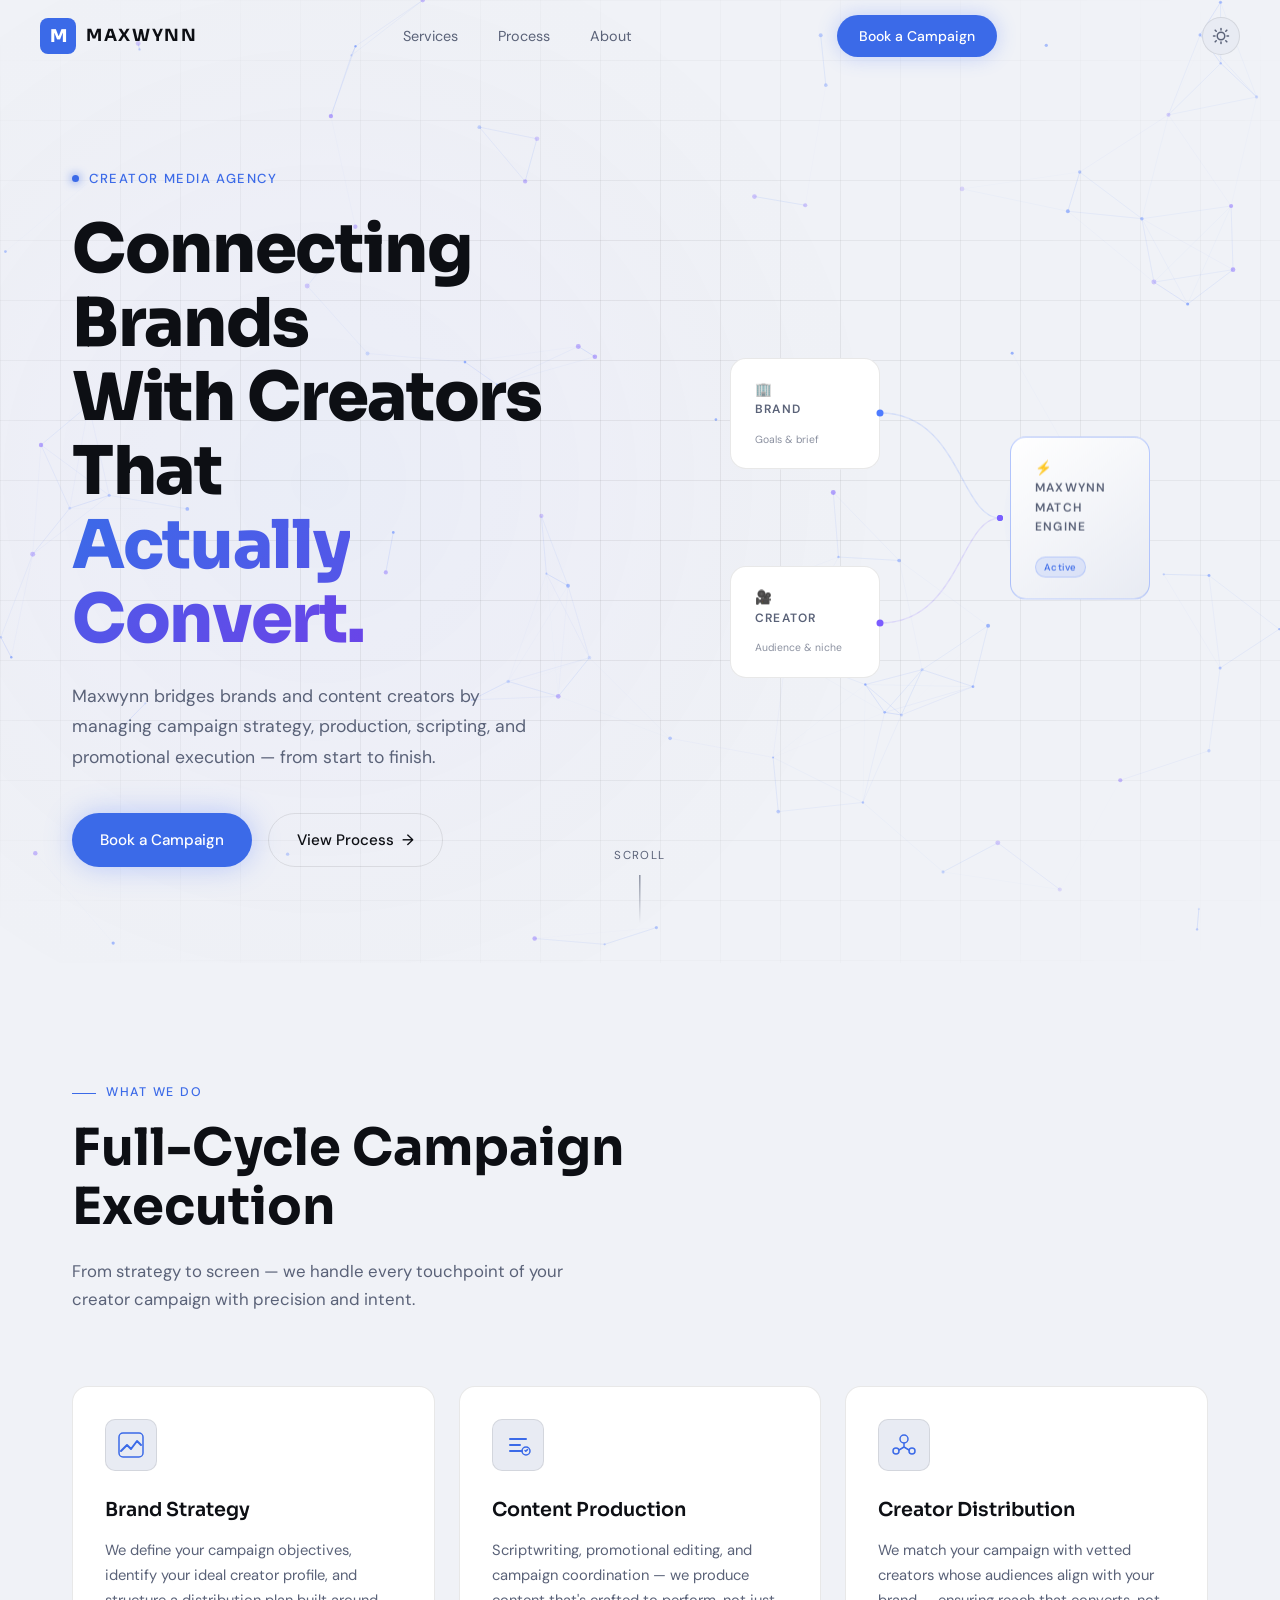
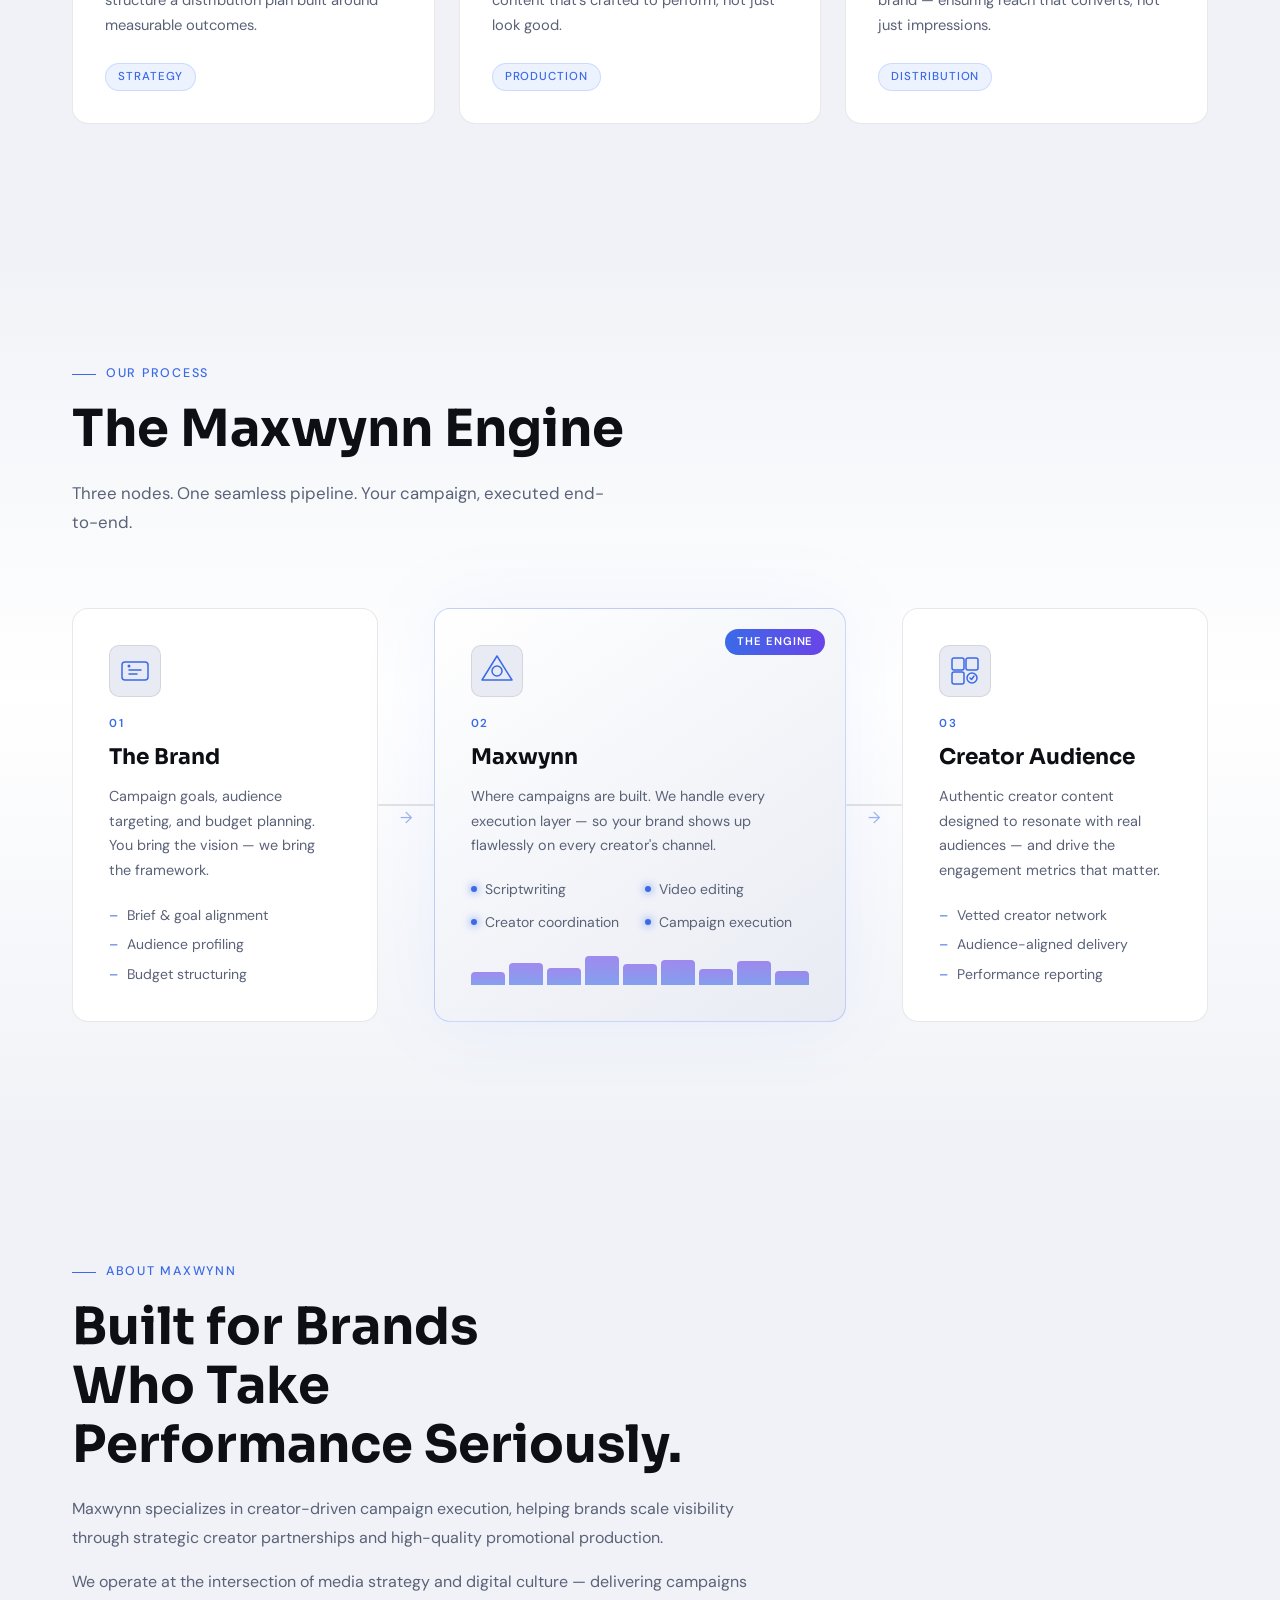
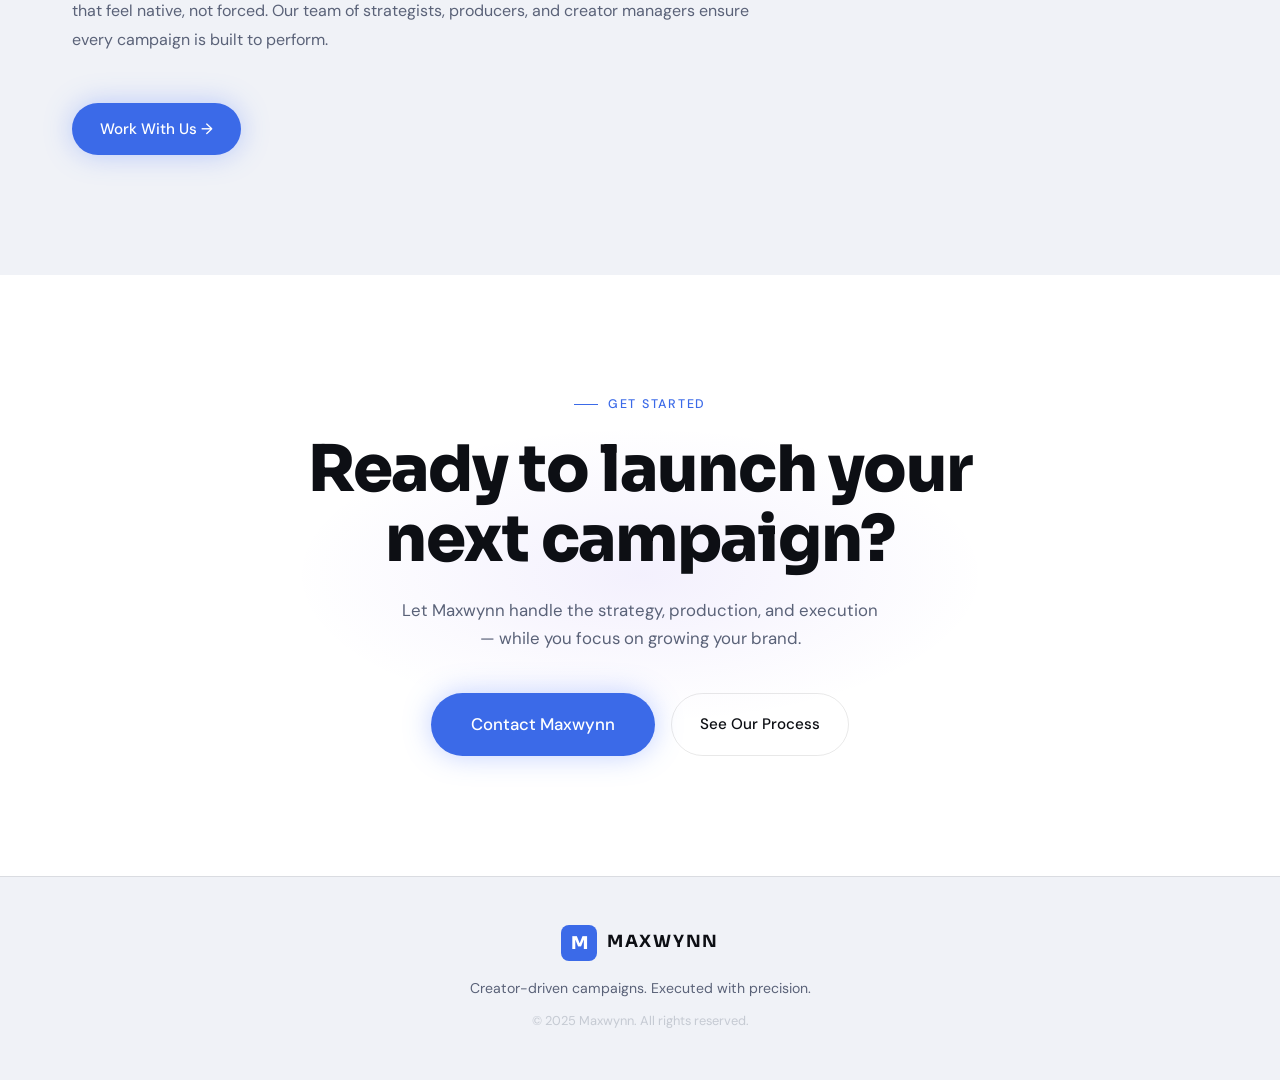
==== index.html @ 5b7a10fe "Add files via upload" ====
<!DOCTYPE html>
<html lang="en">
<head>
  <meta charset="UTF-8" />
  <meta name="viewport" content="width=device-width, initial-scale=1.0" />
  <title>Maxwynn — Creator-Driven Campaigns</title>
  <link rel="stylesheet" href="style.css" />
  <link rel="preconnect" href="https://fonts.googleapis.com" />
  <link rel="preconnect" href="https://fonts.gstatic.com" crossorigin />
  <link href="https://fonts.googleapis.com/css2?family=Sora:wght@400;500;600;700;800&family=DM+Sans:ital,opsz,wght@0,9..40,300;0,9..40,400;0,9..40,500;1,9..40,300&display=swap" rel="stylesheet" />
</head>
<body>

  <!-- NAV -->
  <nav class="nav" id="nav">
    <div class="nav__logo">
      <span class="nav__logo-mark">M</span>
      <span class="nav__logo-text">MAXWYNN</span>
    </div>
    <ul class="nav__links">
      <li><a href="#services">Services</a></li>
      <li><a href="#workflow">Process</a></li>
      <li><a href="#about">About</a></li>
    </ul>
    <a href="#contact" class="nav__cta">Book a Campaign</a>
    <button class="theme-toggle" id="themeToggle" aria-label="Toggle light/dark mode">
      <svg class="theme-toggle__icon theme-toggle__icon--moon" width="18" height="18" viewBox="0 0 24 24" fill="none">
        <path d="M21 12.79A9 9 0 1111.21 3a7 7 0 009.79 9.79z" stroke="currentColor" stroke-width="2" stroke-linecap="round" stroke-linejoin="round"/>
      </svg>
      <svg class="theme-toggle__icon theme-toggle__icon--sun" width="18" height="18" viewBox="0 0 24 24" fill="none">
        <circle cx="12" cy="12" r="5" stroke="currentColor" stroke-width="2"/>
        <path d="M12 2v2M12 20v2M4.22 4.22l1.42 1.42M18.36 18.36l1.42 1.42M2 12h2M20 12h2M4.22 19.78l1.42-1.42M18.36 5.64l1.42-1.42" stroke="currentColor" stroke-width="2" stroke-linecap="round"/>
      </svg>
    </button>
    <button class="nav__burger" id="navBurger" aria-label="Toggle menu">
      <span></span><span></span><span></span>
    </button>
  </nav>

  <!-- MOBILE MENU -->
  <div class="mobile-menu" id="mobileMenu">
    <ul>
      <li><a href="#services" class="mobile-link">Services</a></li>
      <li><a href="#workflow" class="mobile-link">Process</a></li>
      <li><a href="#about" class="mobile-link">About</a></li>
      <li><a href="#contact" class="mobile-link mobile-link--cta">Book a Campaign</a></li>
    </ul>
  </div>

  <!-- HERO -->
  <section class="hero" id="home">
    <canvas class="hero__canvas" id="heroCanvas"></canvas>
    <div class="hero__grid-overlay"></div>

    <div class="hero__content">
      <div class="hero__left reveal">
        <div class="hero__eyebrow">
          <span class="hero__dot"></span>
          Creator Media Agency
        </div>
        <h1 class="hero__headline">
          Connecting Brands<br />
          With Creators That<br />
          <span class="hero__headline--accent">Actually Convert.</span>
        </h1>
        <p class="hero__sub">
          Maxwynn bridges brands and content creators by managing campaign strategy,
          production, scripting, and promotional execution — from start to finish.
        </p>
        <div class="hero__actions">
          <a href="#contact" class="btn btn--primary">Book a Campaign</a>
          <a href="#workflow" class="btn btn--ghost">View Process <span class="btn__arrow">→</span></a>
        </div>
      </div>

      <div class="hero__right reveal reveal--delay">
        <div class="hero__visual">
          <div class="match-orb"></div>

          <!-- Brand card -->
          <div class="hero__match-card hero__match-card--brand">
            <div class="hvc__label-icon">🏢</div>
            <div class="hvc__label">Brand</div>
            <div class="hvc__sub">Goals &amp; brief</div>
          </div>

          <!-- Creator card -->
          <div class="hero__match-card hero__match-card--creator">
            <div class="hvc__label-icon">🎥</div>
            <div class="hvc__label">Creator</div>
            <div class="hvc__sub">Audience &amp; niche</div>
          </div>

          <!-- Engine card -->
          <div class="hero__match-card hero__match-card--engine">
            <div class="hvc__label-icon">⚡</div>
            <div class="hvc__label">Maxwynn<br/>Match Engine</div>
            <span class="hvc__active-badge">Active</span>
          </div>

          <!-- Animated SVG lines -->
          <svg class="match-svg" viewBox="0 0 420 360" xmlns="http://www.w3.org/2000/svg">
            <defs>
              <path id="p-bf"  d="M 150,75  C 230,75  230,180 270,180"/>
              <path id="p-cf"  d="M 150,285 C 230,285 230,180 270,180"/>
              <path id="p-br"  d="M 270,180 C 230,180 230,75  150,75"/>
              <path id="p-cr"  d="M 270,180 C 230,180 230,285 150,285"/>
            </defs>
            <use href="#p-bf" fill="none" stroke="rgba(79,124,255,0.13)" stroke-width="1.5"/>
            <use href="#p-cf" fill="none" stroke="rgba(124,92,255,0.13)" stroke-width="1.5"/>
            <use href="#p-br" fill="none" stroke="rgba(79,124,255,0.08)" stroke-width="1" stroke-dasharray="4 5"/>
            <use href="#p-cr" fill="none" stroke="rgba(124,92,255,0.08)" stroke-width="1" stroke-dasharray="4 5"/>
            <circle r="3.5" fill="#4F7CFF" class="ms-dot ms-d1"/>
            <circle r="2.5" fill="#4F7CFF" opacity="0.55" class="ms-dot ms-d2"/>
            <circle r="3.5" fill="#7C5CFF" class="ms-dot ms-d3"/>
            <circle r="2.5" fill="#7C5CFF" opacity="0.55" class="ms-dot ms-d4"/>
            <circle r="3"   fill="#4F7CFF" class="ms-dot ms-r1"/>
            <circle r="3"   fill="#7C5CFF" class="ms-dot ms-r2"/>
          </svg>
        </div>
      </div>
    </div>

    <div class="hero__scroll-hint">
      <span>Scroll</span>
      <div class="hero__scroll-line"></div>
    </div>
  </section>

  <!-- SERVICES -->
  <section class="services section" id="services">
    <div class="container">
      <div class="section__header reveal">
        <div class="section__eyebrow">What We Do</div>
        <h2 class="section__title">Full-Cycle Campaign<br/>Execution</h2>
        <p class="section__desc">From strategy to screen — we handle every touchpoint of your creator campaign with precision and intent.</p>
      </div>

      <div class="services__grid">
        <div class="service-card reveal">
          <div class="service-card__icon">
            <svg width="28" height="28" viewBox="0 0 28 28" fill="none"><path d="M4 20L10 14L14 18L20 10L24 14" stroke="currentColor" stroke-width="2" stroke-linecap="round" stroke-linejoin="round"/><rect x="2" y="2" width="24" height="24" rx="4" stroke="currentColor" stroke-width="1.5"/></svg>
          </div>
          <h3 class="service-card__title">Brand Strategy</h3>
          <p class="service-card__desc">We define your campaign objectives, identify your ideal creator profile, and structure a distribution plan built around measurable outcomes.</p>
          <div class="service-card__tag">Strategy</div>
        </div>

        <div class="service-card reveal reveal--delay">
          <div class="service-card__icon">
            <svg width="28" height="28" viewBox="0 0 28 28" fill="none"><path d="M6 8h16M6 14h10M6 20h12" stroke="currentColor" stroke-width="2" stroke-linecap="round"/><circle cx="22" cy="20" r="4" stroke="currentColor" stroke-width="1.5"/><path d="M21 19.5l.8.8 1.7-1.7" stroke="currentColor" stroke-width="1.5" stroke-linecap="round" stroke-linejoin="round"/></svg>
          </div>
          <h3 class="service-card__title">Content Production</h3>
          <p class="service-card__desc">Scriptwriting, promotional editing, and campaign coordination — we produce content that's crafted to perform, not just look good.</p>
          <div class="service-card__tag">Production</div>
        </div>

        <div class="service-card reveal reveal--delay2">
          <div class="service-card__icon">
            <svg width="28" height="28" viewBox="0 0 28 28" fill="none"><circle cx="14" cy="8" r="4" stroke="currentColor" stroke-width="1.5"/><circle cx="6" cy="20" r="3" stroke="currentColor" stroke-width="1.5"/><circle cx="22" cy="20" r="3" stroke="currentColor" stroke-width="1.5"/><path d="M14 12v4M14 16l-5 3M14 16l5 3" stroke="currentColor" stroke-width="1.5" stroke-linecap="round"/></svg>
          </div>
          <h3 class="service-card__title">Creator Distribution</h3>
          <p class="service-card__desc">We match your campaign with vetted creators whose audiences align with your brand — ensuring reach that converts, not just impressions.</p>
          <div class="service-card__tag">Distribution</div>
        </div>
      </div>
    </div>
  </section>

  <!-- WORKFLOW -->
  <section class="workflow section" id="workflow">
    <div class="container">
      <div class="section__header reveal">
        <div class="section__eyebrow">Our Process</div>
        <h2 class="section__title">The Maxwynn Engine</h2>
        <p class="section__desc">Three nodes. One seamless pipeline. Your campaign, executed end-to-end.</p>
      </div>

      <!-- Horizontal pipeline row -->
      <div class="workflow__pipeline">

        <!-- ① Brand Node -->
        <div class="wf-node reveal" data-node="brand">
          <div class="wf-node__card">
            <div class="wf-node__icon">
              <svg width="32" height="32" viewBox="0 0 32 32" fill="none"><rect x="3" y="7" width="26" height="18" rx="3" stroke="currentColor" stroke-width="1.5"/><path d="M10 15h12M10 19h8" stroke="currentColor" stroke-width="1.5" stroke-linecap="round"/><circle cx="10" cy="11" r="1.5" fill="currentColor"/></svg>
            </div>
            <div class="wf-node__label">01</div>
            <h3 class="wf-node__title">The Brand</h3>
            <p class="wf-node__desc">Campaign goals, audience targeting, and budget planning. You bring the vision — we bring the framework.</p>
            <ul class="wf-node__list">
              <li>Brief &amp; goal alignment</li>
              <li>Audience profiling</li>
              <li>Budget structuring</li>
            </ul>
          </div>
        </div>

        <!-- Connector → -->
        <div class="wf-connector wf-connector--h reveal">
          <div class="wf-connector__line wf-connector__line--h">
            <div class="wf-connector__pulse wf-connector__pulse--h"></div>
          </div>
          <div class="wf-connector__arrow wf-connector__arrow--h">→</div>
        </div>

        <!-- ② Maxwynn Node (centre / featured) -->
        <div class="wf-node wf-node--center reveal" data-node="maxwynn">
          <div class="wf-node__card wf-node__card--featured">
            <div class="wf-node__badge">The Engine</div>
            <div class="wf-node__icon">
              <svg width="36" height="36" viewBox="0 0 36 36" fill="none"><polygon points="18,3 33,27 3,27" stroke="currentColor" stroke-width="1.5" stroke-linejoin="round"/><circle cx="18" cy="18" r="5" stroke="currentColor" stroke-width="1.5"/></svg>
            </div>
            <div class="wf-node__label">02</div>
            <h3 class="wf-node__title">Maxwynn</h3>
            <p class="wf-node__desc">Where campaigns are built. We handle every execution layer — so your brand shows up flawlessly on every creator's channel.</p>
            <div class="wf-node__features">
              <div class="wf-feat"><span class="wf-feat__dot"></span>Scriptwriting</div>
              <div class="wf-feat"><span class="wf-feat__dot"></span>Video editing</div>
              <div class="wf-feat"><span class="wf-feat__dot"></span>Creator coordination</div>
              <div class="wf-feat"><span class="wf-feat__dot"></span>Campaign execution</div>
            </div>
            <!-- Animated waveform -->
            <div class="wf-node__wave">
              <div class="wave-bar"></div><div class="wave-bar"></div><div class="wave-bar"></div>
              <div class="wave-bar"></div><div class="wave-bar"></div><div class="wave-bar"></div>
              <div class="wave-bar"></div><div class="wave-bar"></div><div class="wave-bar"></div>
            </div>
          </div>
        </div>

        <!-- Connector → -->
        <div class="wf-connector wf-connector--h reveal">
          <div class="wf-connector__line wf-connector__line--h">
            <div class="wf-connector__pulse wf-connector__pulse--h"></div>
          </div>
          <div class="wf-connector__arrow wf-connector__arrow--h">→</div>
        </div>

        <!-- ③ Creator Node -->
        <div class="wf-node reveal reveal--delay" data-node="creator">
          <div class="wf-node__card">
            <div class="wf-node__icon">
              <svg width="32" height="32" viewBox="0 0 32 32" fill="none"><rect x="3" y="3" width="12" height="12" rx="2" stroke="currentColor" stroke-width="1.5"/><rect x="17" y="3" width="12" height="12" rx="2" stroke="currentColor" stroke-width="1.5"/><rect x="3" y="17" width="12" height="12" rx="2" stroke="currentColor" stroke-width="1.5"/><circle cx="23" cy="23" r="5" stroke="currentColor" stroke-width="1.5"/><path d="M21 23l1.5 1.5L25 21" stroke="currentColor" stroke-width="1.5" stroke-linecap="round" stroke-linejoin="round"/></svg>
            </div>
            <div class="wf-node__label">03</div>
            <h3 class="wf-node__title">Creator Audience</h3>
            <p class="wf-node__desc">Authentic creator content designed to resonate with real audiences — and drive the engagement metrics that matter.</p>
            <ul class="wf-node__list">
              <li>Vetted creator network</li>
              <li>Audience-aligned delivery</li>
              <li>Performance reporting</li>
            </ul>
          </div>
        </div>

      </div><!-- /.workflow__pipeline -->
    </div>
  </section>

  <!-- ABOUT -->
  <section class="about section" id="about">
    <div class="container">
      <div class="about__inner">
        <div class="about__left reveal">
          <div class="section__eyebrow">About Maxwynn</div>
          <h2 class="section__title">Built for Brands<br/>Who Take<br/>Performance Seriously.</h2>
          <p class="about__body">
            Maxwynn specializes in creator-driven campaign execution, helping brands scale visibility
            through strategic creator partnerships and high-quality promotional production.
          </p>
          <p class="about__body">
            We operate at the intersection of media strategy and digital culture — delivering
            campaigns that feel native, not forced. Our team of strategists, producers, and
            creator managers ensure every campaign is built to perform.
          </p>
          <a href="#contact" class="btn btn--primary" style="margin-top: 2rem; display: inline-flex;">Work With Us →</a>
        </div>

      </div>
    </div>
  </section>

  <!-- CTA FINAL -->
  <section class="cta-final section" id="contact">
    <div class="cta-final__glow"></div>
    <div class="container">
      <div class="cta-final__inner reveal">
        <div class="section__eyebrow" style="text-align:center; justify-content:center;">Get Started</div>
        <h2 class="cta-final__title">Ready to launch your<br/>next campaign?</h2>
        <p class="cta-final__sub">Let Maxwynn handle the strategy, production, and execution — while you focus on growing your brand.</p>
        <div class="cta-final__actions">
          <a href="mailto:hello@maxwynn.com" class="btn btn--primary btn--large">Contact Maxwynn</a>
          <a href="#workflow" class="btn btn--ghost">See Our Process</a>
        </div>
      </div>
    </div>
  </section>

  <!-- FOOTER -->
  <footer class="footer">
    <div class="container">
      <div class="footer__inner">
        <div class="footer__brand">
          <span class="nav__logo-mark">M</span>
          <span class="nav__logo-text">MAXWYNN</span>
        </div>
        <p class="footer__tagline">Creator-driven campaigns. Executed with precision.</p>
        <p class="footer__copy">© 2025 Maxwynn. All rights reserved.</p>
      </div>
    </div>
  </footer>

  <script src="script.js"></script>
</body>
</html>
---- style.css ----
/* =============================================
   MAXWYNN — style.css
   Dark cinema + premium agency aesthetic
   ============================================= */

/* ── Reset & Base ──────────────────────────── */
*, *::before, *::after { box-sizing: border-box; margin: 0; padding: 0; }

:root {
  --bg:        #0B0B0D;
  --bg2:       #16181D;
  --bg3:       #1C1E24;
  --accent:    #4F7CFF;
  --accent2:   #7C5CFF;
  --text:      #F5F7FA;
  --muted:     #9CA3AF;
  --border:    rgba(255,255,255,0.07);
  --glass:     rgba(255,255,255,0.04);
  --glow:      rgba(79,124,255,0.18);
  --glow2:     rgba(124,92,255,0.15);

  --font-head: 'Sora', sans-serif;
  --font-body: 'DM Sans', sans-serif;

  --nav-h:    72px;
  --r:        16px;
  --r-sm:     10px;
  --trans:    cubic-bezier(0.25, 0.46, 0.45, 0.94);
}


/* ── Light mode overrides ──────────────────── */
body.light {
  --bg:        #F0F2F7;
  --bg2:       #FFFFFF;
  --bg3:       #E8EBF3;
  --accent:    #3B6AE8;
  --accent2:   #6A44E8;
  --text:      #0D0F14;
  --muted:     #5A6278;
  --border:    rgba(0,0,0,0.09);
  --glass:     rgba(0,0,0,0.03);
  --glow:      rgba(59,106,232,0.14);
  --glow2:     rgba(106,68,232,0.12);
}
body.light .nav.scrolled {
  background: rgba(240,242,247,0.88);
  border-bottom: 1px solid rgba(0,0,0,0.08);
}
body.light .mobile-menu {
  background: rgba(240,242,247,0.97);
}
body.light .hero__grid-overlay {
  background-image:
    linear-gradient(rgba(0,0,0,0.06) 1px, transparent 1px),
    linear-gradient(90deg, rgba(0,0,0,0.06) 1px, transparent 1px);
}
body.light .stats { background: var(--bg2); }
body.light .stats__glow {
  background: radial-gradient(ellipse, rgba(59,106,232,0.07) 0%, transparent 70%);
}
body.light .workflow {
  background: linear-gradient(180deg, var(--bg) 0%, var(--bg2) 50%, var(--bg) 100%);
}
body.light .wf-connector__line--h,
body.light .wf-connector__line { background: rgba(0,0,0,0.1); }
body.light .hvc__bar { background: rgba(0,0,0,0.07); }
body.light .ring-bg  { stroke: rgba(0,0,0,0.08); }
body.light .about__bar { background: rgba(0,0,0,0.07); }
body.light .hero__visual-card {
  background: var(--bg2);
  box-shadow: 0 8px 32px rgba(0,0,0,0.1);
}
body.light .cta-final { background: var(--bg2); }
body.light .cta-final__glow {
  background: radial-gradient(ellipse, rgba(106,68,232,0.08) 0%, transparent 70%);
}
body.light .footer { background: var(--bg); }

/* Smooth global theme transition */
*, *::before, *::after {
  transition:
    background-color 0.35s ease,
    color            0.35s ease,
    border-color     0.35s ease,
    box-shadow       0.35s ease !important;
}
/* Restore reveal/transform transitions */
.reveal {
  transition:
    opacity   0.75s cubic-bezier(0.25,0.46,0.45,0.94),
    transform 0.75s cubic-bezier(0.25,0.46,0.45,0.94) !important;
}
.btn, .service-card, .stat-card {
  transition:
    background-color 0.35s ease,
    color            0.35s ease,
    border-color     0.35s ease,
    box-shadow       0.35s ease,
    transform        0.3s cubic-bezier(0.25,0.46,0.45,0.94) !important;
}

/* ── Theme toggle button ───────────────────── */
.theme-toggle {
  display: flex;
  align-items: center;
  justify-content: center;
  width: 38px; height: 38px;
  border-radius: 50%;
  background: var(--bg3);
  border: 1px solid var(--border);
  cursor: pointer;
  color: var(--muted);
  flex-shrink: 0;
}
.theme-toggle:hover {
  background: var(--bg2);
  color: var(--text);
  transform: rotate(20deg);
}
/* Dark: moon visible, sun hidden */
.theme-toggle__icon--sun  { display: none; }
.theme-toggle__icon--moon { display: block; }
/* Light: sun visible, moon hidden */
body.light .theme-toggle__icon--moon { display: none; }
body.light .theme-toggle__icon--sun  { display: block; }


html { scroll-behavior: smooth; font-size: 16px; }

body {
  background: var(--bg);
  color: var(--text);
  font-family: var(--font-body);
  line-height: 1.6;
  overflow-x: hidden;
  -webkit-font-smoothing: antialiased;
}

a { text-decoration: none; color: inherit; }
ul { list-style: none; }
img { display: block; max-width: 100%; }

.container {
  max-width: 1200px;
  margin: 0 auto;
  padding: 0 2rem;
}

.section { padding: 120px 0; position: relative; }

/* ── Scroll Reveal ─────────────────────────── */
.reveal {
  opacity: 0;
  transform: translateY(36px);
  transition: opacity 0.75s var(--trans), transform 0.75s var(--trans);
}
.reveal--delay  { transition-delay: 0.15s; }
.reveal--delay2 { transition-delay: 0.3s; }
.reveal.in-view {
  opacity: 1;
  transform: translateY(0);
}

/* ── Buttons ───────────────────────────────── */
.btn {
  display: inline-flex;
  align-items: center;
  gap: 8px;
  padding: 14px 28px;
  border-radius: 50px;
  font-family: var(--font-body);
  font-size: 0.95rem;
  font-weight: 500;
  cursor: pointer;
  transition: all 0.3s var(--trans);
  border: none;
  white-space: nowrap;
}
.btn--primary {
  background: var(--accent);
  color: #fff;
  box-shadow: 0 0 28px rgba(79,124,255,0.35);
}
.btn--primary:hover {
  background: #6a91ff;
  box-shadow: 0 0 44px rgba(79,124,255,0.55);
  transform: translateY(-2px);
}
.btn--ghost {
  background: transparent;
  color: var(--text);
  border: 1px solid var(--border);
}
.btn--ghost:hover {
  border-color: rgba(255,255,255,0.25);
  background: var(--glass);
  transform: translateY(-2px);
}
.btn--large { padding: 18px 40px; font-size: 1.05rem; }
.btn__arrow { transition: transform 0.3s var(--trans); }
.btn--ghost:hover .btn__arrow { transform: translateX(4px); }

/* ── Section Headers ───────────────────────── */
.section__eyebrow {
  display: flex;
  align-items: center;
  gap: 10px;
  font-size: 0.78rem;
  font-weight: 500;
  letter-spacing: 0.14em;
  text-transform: uppercase;
  color: var(--accent);
  margin-bottom: 1rem;
}
.section__eyebrow::before {
  content: '';
  display: inline-block;
  width: 24px; height: 1px;
  background: var(--accent);
}
.section__title {
  font-family: var(--font-head);
  font-size: clamp(2.2rem, 4vw, 3.2rem);
  font-weight: 700;
  line-height: 1.15;
  color: var(--text);
  margin-bottom: 1.25rem;
}
.section__desc {
  font-size: 1.05rem;
  color: var(--muted);
  max-width: 540px;
  line-height: 1.7;
}
.section__header { margin-bottom: 72px; }

/* ── NAV ───────────────────────────────────── */
.nav {
  position: fixed;
  top: 0; left: 0; right: 0;
  height: var(--nav-h);
  z-index: 1000;
  display: flex;
  align-items: center;
  justify-content: space-between;
  padding: 0 2.5rem;
  transition: background 0.4s var(--trans), backdrop-filter 0.4s;
}
.nav.scrolled {
  background: rgba(11,11,13,0.85);
  backdrop-filter: blur(20px);
  border-bottom: 1px solid var(--border);
}
.nav__logo {
  display: flex;
  align-items: center;
  gap: 10px;
}
.nav__logo-mark {
  width: 36px; height: 36px;
  background: var(--accent);
  color: #fff;
  border-radius: 8px;
  display: flex;
  align-items: center;
  justify-content: center;
  font-family: var(--font-head);
  font-weight: 800;
  font-size: 1.1rem;
}
.nav__logo-text {
  font-family: var(--font-head);
  font-weight: 700;
  font-size: 1.05rem;
  letter-spacing: 0.1em;
}
.nav__links {
  display: flex;
  gap: 2.5rem;
}
.nav__links a {
  font-size: 0.9rem;
  font-weight: 400;
  color: var(--muted);
  transition: color 0.2s;
}
.nav__links a:hover { color: var(--text); }
.nav__cta {
  padding: 10px 22px;
  background: var(--accent);
  color: #fff;
  border-radius: 50px;
  font-size: 0.875rem;
  font-weight: 500;
  transition: all 0.3s var(--trans);
  box-shadow: 0 0 20px rgba(79,124,255,0.3);
}
.nav__cta:hover {
  background: #6a91ff;
  box-shadow: 0 0 36px rgba(79,124,255,0.5);
}
.nav__burger {
  display: none;
  flex-direction: column;
  gap: 5px;
  background: none;
  border: none;
  cursor: pointer;
  padding: 4px;
}
.nav__burger span {
  display: block;
  width: 24px; height: 2px;
  background: var(--text);
  border-radius: 2px;
  transition: all 0.3s var(--trans);
}
.nav__burger.open span:nth-child(1) { transform: translateY(7px) rotate(45deg); }
.nav__burger.open span:nth-child(2) { opacity: 0; }
.nav__burger.open span:nth-child(3) { transform: translateY(-7px) rotate(-45deg); }

/* ── Mobile Menu ───────────────────────────── */
.mobile-menu {
  position: fixed;
  top: 0; left: 0; right: 0; bottom: 0;
  background: rgba(11,11,13,0.97);
  backdrop-filter: blur(24px);
  z-index: 999;
  display: flex;
  align-items: center;
  justify-content: center;
  opacity: 0;
  pointer-events: none;
  transition: opacity 0.35s var(--trans);
}
.mobile-menu.open { opacity: 1; pointer-events: all; }
.mobile-menu ul {
  display: flex;
  flex-direction: column;
  align-items: center;
  gap: 2rem;
  text-align: center;
}
.mobile-link {
  font-family: var(--font-head);
  font-size: 2rem;
  font-weight: 600;
  color: var(--muted);
  transition: color 0.2s;
}
.mobile-link:hover { color: var(--text); }
.mobile-link--cta {
  font-size: 1.2rem;
  padding: 14px 36px;
  background: var(--accent);
  color: #fff !important;
  border-radius: 50px;
  margin-top: 1rem;
}

/* ── HERO ──────────────────────────────────── */
.hero {
  position: relative;
  min-height: 100vh;
  display: flex;
  align-items: center;
  overflow: hidden;
  padding-top: var(--nav-h);
}
.hero__canvas {
  position: absolute;
  inset: 0;
  width: 100%; height: 100%;
  z-index: 0;
}
.hero__grid-overlay {
  position: absolute;
  inset: 0;
  background-image:
    linear-gradient(var(--border) 1px, transparent 1px),
    linear-gradient(90deg, var(--border) 1px, transparent 1px);
  background-size: 60px 60px;
  z-index: 1;
  mask-image: radial-gradient(ellipse 80% 60% at 50% 50%, black 40%, transparent 100%);
}
.hero__content {
  position: relative;
  z-index: 2;
  display: grid;
  grid-template-columns: 1fr 1fr;
  gap: 4rem;
  align-items: center;
  max-width: 1200px;
  margin: 0 auto;
  padding: 6rem 2rem;
  width: 100%;
}
.hero__eyebrow {
  display: flex;
  align-items: center;
  gap: 10px;
  font-size: 0.82rem;
  font-weight: 500;
  letter-spacing: 0.12em;
  text-transform: uppercase;
  color: var(--accent);
  margin-bottom: 1.5rem;
}
.hero__dot {
  width: 7px; height: 7px;
  border-radius: 50%;
  background: var(--accent);
  box-shadow: 0 0 10px var(--accent);
  animation: pulse-dot 2s ease-in-out infinite;
}
@keyframes pulse-dot {
  0%,100% { box-shadow: 0 0 8px var(--accent); }
  50%      { box-shadow: 0 0 20px var(--accent); }
}
.hero__headline {
  font-family: var(--font-head);
  font-size: clamp(2.8rem, 5.5vw, 4.2rem);
  font-weight: 800;
  line-height: 1.1;
  margin-bottom: 1.5rem;
  letter-spacing: -0.02em;
}
.hero__headline--accent {
  background: linear-gradient(135deg, var(--accent) 0%, var(--accent2) 100%);
  -webkit-background-clip: text;
  -webkit-text-fill-color: transparent;
  background-clip: text;
}
.hero__sub {
  font-size: 1.1rem;
  color: var(--muted);
  line-height: 1.75;
  max-width: 480px;
  margin-bottom: 2.5rem;
}
.hero__actions { display: flex; gap: 1rem; flex-wrap: wrap; }

/* Pipeline layout — stack 3 cards vertically */
.hero__right { display: flex; align-items: center; justify-content: center; }
.hero__visual {
  position: relative;
  width: 260px;
  display: flex;
  flex-direction: column;
  gap: 0;
  align-items: stretch;
}
.hero__visual-card {
  position: relative;
  background: var(--bg2);
  border: 1px solid var(--border);
  border-radius: var(--r);
  padding: 1.1rem 1.35rem;
  backdrop-filter: blur(12px);
  animation: float-card 6s ease-in-out infinite;
}
.hero__visual-card--1 {
  animation-delay: 0s;
  margin-bottom: 0;
}
.hero__visual-card--2 {
  animation: float-card 6s ease-in-out infinite;
  animation-delay: 1.5s;
  margin-bottom: 0;
}
.hero__visual-card--3 {
  animation: float-card 6s ease-in-out infinite;
  animation-delay: 3s;
}
@keyframes float-card {
  0%,100% { transform: translateY(0); }
  50%      { transform: translateY(-6px); }
}
/* Pipeline cards — label with emoji icon */
.hvc__label {
  font-size: 0.75rem;
  text-transform: uppercase;
  letter-spacing: 0.1em;
  color: var(--muted);
  margin-bottom: 0.75rem;
  display: flex;
  align-items: center;
  gap: 6px;
  font-weight: 600;
}
.hvc__label-icon {
  font-style: normal;
  font-size: 0.85rem;
}

/* Pipeline checklist inside each card */
.hvc__checklist {
  list-style: none;
  display: flex;
  flex-direction: column;
  gap: 0.45rem;
}
.hvc__checklist li {
  display: flex;
  align-items: center;
  gap: 8px;
  font-size: 0.82rem;
  color: var(--text);
  font-weight: 400;
}

/* Check dot — done (filled) vs active (pulsing) */
.hvc__check {
  width: 14px; height: 14px;
  border-radius: 50%;
  flex-shrink: 0;
  border: 1.5px solid var(--accent);
  position: relative;
}
.hvc__check--done {
  background: var(--accent);
}
.hvc__check--done::after {
  content: '';
  position: absolute;
  top: 50%; left: 50%;
  transform: translate(-50%, -55%) rotate(45deg);
  width: 4px; height: 6px;
  border-right: 1.5px solid #fff;
  border-bottom: 1.5px solid #fff;
}
.hvc__check--active {
  background: rgba(79,124,255,0.15);
  animation: check-pulse 2s ease-in-out infinite;
}
.hvc__check--active::after {
  content: '';
  position: absolute;
  inset: 3px;
  border-radius: 50%;
  background: var(--accent);
}
@keyframes check-pulse {
  0%,100% { box-shadow: 0 0 0 0 rgba(79,124,255,0.4); }
  50%      { box-shadow: 0 0 0 4px rgba(79,124,255,0); }
}

/* Downward arrow connector between pipeline cards */
.hvc__connector-arrow {
  text-align: center;
  margin-top: 0.65rem;
  color: var(--accent);
  font-size: 1rem;
  opacity: 0.5;
  line-height: 1;
}

/* New Changes */
/* ── Hero Match Visual ─────────────────────── */
.hero__visual {
  position: relative;
  width: 420px;
  height: 360px;
  display: block; /* override the old flex-column */
}
.hero__match-card {
  position: absolute;
  background: var(--bg2);
  border: 1px solid var(--border);
  border-radius: var(--r);
  padding: 1.25rem 1.5rem;
  width: 150px;
  backdrop-filter: blur(12px);
}
.hero__match-card--brand   { top: 20px;  left: 0; animation: float-card 5s ease-in-out infinite; }
.hero__match-card--creator { bottom: 20px; left: 0; animation: float-card 5s ease-in-out 1.5s infinite; }
.hero__match-card--engine  {
  top: 50%; right: 0;
  transform: translateY(-50%);
  width: 140px;
  border-color: rgba(79,124,255,0.4);
  background: linear-gradient(145deg, var(--bg2), var(--bg3));
  animation: float-engine 5s ease-in-out 0.75s infinite;
}
@keyframes float-engine {
  0%,100% { transform: translateY(-50%) scale(1); }
  50%      { transform: translateY(calc(-50% - 4px)) scale(1.02); }
}
.hvc__sub {
  font-size: 0.65rem;
  color: var(--muted);
  margin-top: 0.25rem;
  opacity: 0.7;
}
.hvc__active-badge {
  display: inline-block;
  margin-top: 0.5rem;
  padding: 2px 8px;
  background: rgba(79,124,255,0.12);
  border: 1px solid rgba(79,124,255,0.25);
  border-radius: 20px;
  font-size: 0.6rem;
  color: var(--accent);
  font-weight: 500;
  letter-spacing: 0.05em;
}
.match-orb {
  position: absolute;
  top: 50%; right: 12px;
  width: 134px; height: 175px;
  border-radius: 50%;
  transform: translateY(-50%);
  background: radial-gradient(circle, rgba(79,124,255,0.1) 0%, transparent 70%);
  animation: orb-pulse 4s ease-in-out infinite;
  pointer-events: none;
}
.match-svg {
  position: absolute;
  inset: 0;
  width: 100%; height: 100%;
  pointer-events: none;
  overflow: visible;
}

/* Dot travel animations */
.ms-dot { animation-fill-mode: both; }
.ms-d1 { offset-path: path('M 150,75  C 230,75  230,180 270,180'); animation: ms-travel 2.4s ease-in-out infinite; }
.ms-d2 { offset-path: path('M 150,75  C 230,75  230,180 270,180'); animation: ms-travel 2.4s ease-in-out 0.8s infinite; }
.ms-d3 { offset-path: path('M 150,285 C 230,285 230,180 270,180'); animation: ms-travel 2.4s ease-in-out 1.6s infinite; }
.ms-d4 { offset-path: path('M 150,285 C 230,285 230,180 270,180'); animation: ms-travel 2.4s ease-in-out 1.2s infinite; }
.ms-r1 { offset-path: path('M 270,180 C 230,180 230,75  150,75');  animation: ms-travel 2.8s ease-in-out 1.8s infinite; }
.ms-r2 { offset-path: path('M 270,180 C 230,180 230,285 150,285'); animation: ms-travel 2.8s ease-in-out 2.6s infinite; }
@keyframes ms-travel {
  0%   { offset-distance: 0%;   opacity: 0; }
  8%   { opacity: 1; }
  88%  { opacity: 1; }
  100% { offset-distance: 100%; opacity: 0; }
}

/* Mobile: shrink the visual */
@media (max-width: 768px) {
  .hero__visual { width: 260px; height: 230px; }
  .hero__match-card { width: 100px; padding: 0.75rem 1rem; }
  .hero__match-card--engine { width: 94px; }
  .match-orb { width: 110px; height: 110px; }
}

/* Card 2 is the "Maxwynn" card — slightly featured */
.hero__visual-card--2 {
  border-color: rgba(79,124,255,0.35);
  background: linear-gradient(145deg, var(--bg2), var(--bg3));
}
.hero__visual-card--2 .hvc__label { color: var(--accent); }

.hero__visual-orb {
  position: absolute;
  top: 50%; left: 50%;
  transform: translate(-50%,-50%);
  width: 180px; height: 180px;
  border-radius: 50%;
  background: radial-gradient(circle, rgba(79,124,255,0.12) 0%, transparent 70%);
  animation: orb-pulse 4s ease-in-out infinite;
  pointer-events: none;
  z-index: -1;
}
@keyframes orb-pulse {
  0%,100% { opacity: 0.5; transform: translate(-50%,-50%) scale(1); }
  50%      { opacity: 1;   transform: translate(-50%,-50%) scale(1.2); }
}

.hero__scroll-hint {
  position: absolute;
  bottom: 2.5rem;
  left: 50%;
  transform: translateX(-50%);
  z-index: 2;
  display: flex;
  flex-direction: column;
  align-items: center;
  gap: 10px;
  font-size: 0.72rem;
  letter-spacing: 0.12em;
  text-transform: uppercase;
  color: var(--muted);
}
.hero__scroll-line {
  width: 1px; height: 48px;
  background: linear-gradient(to bottom, var(--muted), transparent);
  animation: scroll-line 2s ease-in-out infinite;
}
@keyframes scroll-line {
  0%   { transform: scaleY(0); transform-origin: top; opacity: 0; }
  40%  { transform: scaleY(1); transform-origin: top; opacity: 1; }
  80%  { transform: scaleY(1); transform-origin: bottom; opacity: 1; }
  100% { transform: scaleY(0); transform-origin: bottom; opacity: 0; }
}

/* ── SERVICES ──────────────────────────────── */
.services__grid {
  display: grid;
  grid-template-columns: repeat(3, 1fr);
  gap: 1.5rem;
}
.service-card {
  background: var(--bg2);
  border: 1px solid var(--border);
  border-radius: var(--r);
  padding: 2rem;
  position: relative;
  overflow: hidden;
  transition: transform 0.35s var(--trans), border-color 0.35s, box-shadow 0.35s;
  cursor: default;
}
.service-card::before {
  content: '';
  position: absolute;
  inset: 0;
  background: linear-gradient(135deg, rgba(79,124,255,0.06) 0%, transparent 60%);
  opacity: 0;
  transition: opacity 0.35s;
}
.service-card:hover {
  transform: translateY(-6px);
  border-color: rgba(79,124,255,0.4);
  box-shadow: 0 24px 60px rgba(0,0,0,0.4), 0 0 40px rgba(79,124,255,0.08);
}
.service-card:hover::before { opacity: 1; }
.service-card__icon {
  width: 52px; height: 52px;
  background: var(--bg3);
  border: 1px solid var(--border);
  border-radius: var(--r-sm);
  display: flex;
  align-items: center;
  justify-content: center;
  color: var(--accent);
  margin-bottom: 1.5rem;
  transition: background 0.3s, border-color 0.3s;
}
.service-card:hover .service-card__icon {
  background: rgba(79,124,255,0.12);
  border-color: rgba(79,124,255,0.3);
}
.service-card__title {
  font-family: var(--font-head);
  font-size: 1.2rem;
  font-weight: 600;
  margin-bottom: 0.75rem;
}
.service-card__desc {
  font-size: 0.92rem;
  color: var(--muted);
  line-height: 1.7;
  margin-bottom: 1.5rem;
}
.service-card__tag {
  display: inline-block;
  padding: 4px 12px;
  background: rgba(79,124,255,0.1);
  border: 1px solid rgba(79,124,255,0.2);
  border-radius: 50px;
  font-size: 0.72rem;
  font-weight: 500;
  letter-spacing: 0.08em;
  text-transform: uppercase;
  color: var(--accent);
}

/* ── WORKFLOW ──────────────────────────────── */
.workflow {
  background: linear-gradient(180deg, var(--bg) 0%, var(--bg2) 50%, var(--bg) 100%);
}

/* ── Horizontal pipeline ── */
.workflow__pipeline {
  display: flex;
  flex-direction: row;
  align-items: stretch;   /* cards stretch to equal height */
  gap: 0;
  width: 100%;
}

/* Side nodes take equal flex; centre node is bigger */
.wf-node {
  flex: 1;
  min-width: 0;
}
.wf-node--center {
  flex: 1.35;             /* slightly wider to keep "engine" emphasis */
}

/* Cards fill the node's full height so connectors align mid-card */
.wf-node__card {
  height: 100%;
  background: var(--bg2);
  border: 1px solid var(--border);
  border-radius: var(--r);
  padding: 2.25rem;
  position: relative;
  overflow: hidden;
  display: flex;
  flex-direction: column;
  transition: box-shadow 0.35s;
}
.wf-node__card:hover {
  box-shadow: 0 0 60px rgba(79,124,255,0.1);
}
.wf-node__card--featured {
  background: linear-gradient(145deg, var(--bg2), var(--bg3));
  border-color: rgba(79,124,255,0.3);
  box-shadow: 0 0 80px rgba(79,124,255,0.08);
}

.wf-node__badge {
  position: absolute;
  top: 1.25rem; right: 1.25rem;
  padding: 4px 12px;
  background: linear-gradient(90deg, var(--accent), var(--accent2));
  border-radius: 50px;
  font-size: 0.7rem;
  font-weight: 600;
  letter-spacing: 0.08em;
  text-transform: uppercase;
  color: #fff;
}
.wf-node__icon {
  width: 52px; height: 52px;
  background: var(--bg3);
  border: 1px solid var(--border);
  border-radius: var(--r-sm);
  display: flex;
  align-items: center;
  justify-content: center;
  color: var(--accent);
  margin-bottom: 1.1rem;
  flex-shrink: 0;
}
.wf-node__label {
  font-size: 0.72rem;
  letter-spacing: 0.14em;
  text-transform: uppercase;
  color: var(--accent);
  margin-bottom: 0.4rem;
  font-weight: 600;
}
.wf-node__title {
  font-family: var(--font-head);
  font-size: 1.35rem;
  font-weight: 700;
  margin-bottom: 0.65rem;
}
.wf-node__desc {
  font-size: 0.9rem;
  color: var(--muted);
  line-height: 1.7;
  margin-bottom: 1.25rem;
}
.wf-node__list {
  display: flex;
  flex-direction: column;
  gap: 0.45rem;
  margin-top: auto;       /* push list to bottom of card */
}
.wf-node__list li {
  font-size: 0.875rem;
  color: var(--muted);
  padding-left: 1.1rem;
  position: relative;
}
.wf-node__list li::before {
  content: '–';
  position: absolute;
  left: 0;
  color: var(--accent);
}
.wf-node__features {
  display: grid;
  grid-template-columns: 1fr 1fr;
  gap: 0.65rem;
  margin-bottom: 1.25rem;
}
.wf-feat {
  display: flex;
  align-items: center;
  gap: 8px;
  font-size: 0.875rem;
  color: var(--muted);
}
.wf-feat__dot {
  width: 6px; height: 6px;
  border-radius: 50%;
  background: var(--accent);
  flex-shrink: 0;
  box-shadow: 0 0 8px var(--accent);
}

/* Waveform (sits at bottom of centre card) */
.wf-node__wave {
  display: flex;
  align-items: flex-end;
  gap: 4px;
  height: 32px;
  margin-top: auto;
}
.wave-bar {
  flex: 1;
  background: linear-gradient(to top, var(--accent), var(--accent2));
  border-radius: 4px 4px 0 0;
  opacity: 0.6;
  animation: wave 1.4s ease-in-out infinite;
}
.wave-bar:nth-child(1) { animation-delay: 0s;    height: 40%; }
.wave-bar:nth-child(2) { animation-delay: 0.1s;  height: 70%; }
.wave-bar:nth-child(3) { animation-delay: 0.2s;  height: 55%; }
.wave-bar:nth-child(4) { animation-delay: 0.3s;  height: 90%; }
.wave-bar:nth-child(5) { animation-delay: 0.4s;  height: 65%; }
.wave-bar:nth-child(6) { animation-delay: 0.5s;  height: 80%; }
.wave-bar:nth-child(7) { animation-delay: 0.3s;  height: 50%; }
.wave-bar:nth-child(8) { animation-delay: 0.15s; height: 75%; }
.wave-bar:nth-child(9) { animation-delay: 0.25s; height: 45%; }
@keyframes wave {
  0%,100% { transform: scaleY(0.5); }
  50%      { transform: scaleY(1.2); }
}

/* ── Horizontal connectors ── */
.wf-connector--h {
  display: flex;
  flex-direction: column;        /* stack line + arrow vertically, centred */
  align-items: center;
  justify-content: center;
  flex-shrink: 0;
  width: 56px;
  padding: 0;
  gap: 4px;
}
.wf-connector__line--h {
  width: 100%;
  height: 2px;
  background: rgba(255,255,255,0.07);
  border-radius: 2px;
  position: relative;
  overflow: hidden;
}
.wf-connector__pulse--h {
  position: absolute;
  top: 0; left: -30px;
  width: 30px; height: 100%;
  background: linear-gradient(to right, transparent, var(--accent), transparent);
  animation: pulse-right 2.5s linear infinite;
}
@keyframes pulse-right {
  from { left: -30px; }
  to   { left: 100%; }
}
.wf-connector__arrow--h {
  color: var(--accent);
  font-size: 1rem;
  opacity: 0.5;
  line-height: 1;
}

/* ── Responsive: stack vertically on narrow screens ── */
@media (max-width: 900px) {
  .workflow__pipeline {
    flex-direction: column;
    align-items: center;
  }
  .wf-node,
  .wf-node--center { flex: none; width: 100%; }

  .wf-connector--h {
    flex-direction: column;
    width: auto;
    height: 56px;
  }
  .wf-connector__line--h {
    width: 2px;
    height: 100%;
  }
  .wf-connector__pulse--h {
    width: 100%;
    height: 20px;
    top: -20px; left: 0;
    background: linear-gradient(to bottom, transparent, var(--accent), transparent);
    animation: pulse-down 2.5s linear infinite;
  }
  @keyframes pulse-down {
    from { top: -20px; }
    to   { top: 100%; }
  }
  .wf-connector__arrow--h { display: none; }
}

/* ── STATS ─────────────────────────────────── */
.stats {
  position: relative;
  background: var(--bg2);
  overflow: hidden;
}
.stats__glow {
  position: absolute;
  top: 50%; left: 50%;
  transform: translate(-50%, -50%);
  width: 600px; height: 300px;
  border-radius: 50%;
  background: radial-gradient(ellipse, rgba(79,124,255,0.08) 0%, transparent 70%);
  pointer-events: none;
}
.stats__grid {
  display: grid;
  grid-template-columns: repeat(4, 1fr);
  gap: 1.5rem;
}
.stat-card {
  background: var(--bg3);
  border: 1px solid var(--border);
  border-radius: var(--r);
  padding: 2.5rem 2rem;
  text-align: center;
  transition: transform 0.35s var(--trans), border-color 0.35s;
}
.stat-card:hover {
  transform: translateY(-4px);
  border-color: rgba(79,124,255,0.3);
}
.stat-card__num {
  font-family: var(--font-head);
  font-size: 3rem;
  font-weight: 800;
  color: var(--text);
  display: inline-block;
}
.stat-card__unit {
  font-family: var(--font-head);
  font-size: 1.5rem;
  font-weight: 700;
  color: var(--accent);
  display: inline-block;
  margin-left: 2px;
}
.stat-card__label {
  font-size: 0.88rem;
  color: var(--muted);
  margin-top: 0.5rem;
  line-height: 1.4;
}

/* ── ABOUT ─────────────────────────────────── */
.about__inner {
  display: grid;
  grid-template-columns: 1fr;
  gap: 6rem;
  align-items: center;
  max-width: 680px;
}
.about__body {
  font-size: 1rem;
  color: var(--muted);
  line-height: 1.8;
  margin-bottom: 1rem;
}

/* About Visual — What We Handle board */
.about__right {
  position: relative;
  display: flex;
  align-items: stretch;
}
.about__visual {
  position: relative;
  width: 100%;
  display: flex;
  flex-direction: column;
}
.about__handle-card {
  background: var(--bg2);
  border: 1px solid var(--border);
  border-radius: var(--r);
  padding: 2rem;
  position: relative;
  z-index: 1;
  flex: 1;
  display: flex;
  flex-direction: column;
}
.about__handle-header {
  font-family: var(--font-head);
  font-size: 0.72rem;
  text-transform: uppercase;
  letter-spacing: 0.14em;
  color: var(--accent);
  font-weight: 600;
  margin-bottom: 1.75rem;
}
/* Three groups laid out in a 3-column grid to fill the full card width */
.about__handle-groups {
  display: grid;
  grid-template-columns: repeat(3, 1fr);
  gap: 0;
  flex: 1;
}
.about__handle-group {
  padding: 0 1.5rem 0 0;
}
.about__handle-group:not(:last-child) {
  border-right: 1px solid var(--border);
  margin-right: 1.5rem;
}
.about__handle-group-title {
  font-size: 0.88rem;
  font-weight: 600;
  color: var(--text);
  margin-bottom: 1rem;
  display: flex;
  align-items: center;
  gap: 8px;
}
.about__handle-icon {
  font-style: normal;
  font-size: 1.1rem;
  line-height: 1;
}
.about__handle-list {
  list-style: none;
  display: flex;
  flex-direction: column;
  gap: 0.5rem;
  padding-left: 0;
}
.about__handle-list li {
  font-size: 0.865rem;
  color: var(--muted);
  line-height: 1.5;
  position: relative;
  padding-left: 1.1rem;
}
.about__handle-list li::before {
  content: '–';
  position: absolute;
  left: 0;
  color: var(--accent);
  opacity: 0.6;
}
.about__handle-divider {
  display: none;
}
.about__orb {
  position: absolute;
  top: 50%; left: 50%;
  transform: translate(-50%,-50%);
  width: 200px; height: 200px;
  border-radius: 50%;
  background: radial-gradient(circle, rgba(124,92,255,0.08), transparent 70%);
  pointer-events: none;
  z-index: -1;
}

/* ── CTA FINAL ─────────────────────────────── */
.cta-final {
  position: relative;
  overflow: hidden;
  background: var(--bg2);
  text-align: center;
}
.cta-final__glow {
  position: absolute;
  top: 50%; left: 50%;
  transform: translate(-50%, -50%);
  width: 700px; height: 300px;
  border-radius: 50%;
  background: radial-gradient(ellipse, rgba(124,92,255,0.1) 0%, transparent 70%);
  pointer-events: none;
  animation: glow-breathe 4s ease-in-out infinite;
}
@keyframes glow-breathe {
  0%,100% { opacity: 0.6; transform: translate(-50%,-50%) scale(1); }
  50%      { opacity: 1;   transform: translate(-50%,-50%) scale(1.15); }
}
.cta-final__inner { position: relative; z-index: 1; }
.cta-final__title {
  font-family: var(--font-head);
  font-size: clamp(2.5rem, 5vw, 4rem);
  font-weight: 800;
  line-height: 1.1;
  letter-spacing: -0.02em;
  margin: 1.25rem 0;
}
.cta-final__sub {
  font-size: 1.05rem;
  color: var(--muted);
  max-width: 480px;
  margin: 0 auto 2.5rem;
  line-height: 1.7;
}
.cta-final__actions {
  display: flex;
  justify-content: center;
  gap: 1rem;
  flex-wrap: wrap;
}

/* ── FOOTER ────────────────────────────────── */
.footer {
  padding: 3rem 0;
  border-top: 1px solid var(--border);
  background: var(--bg);
}
.footer__inner {
  display: flex;
  flex-direction: column;
  align-items: center;
  gap: 0.75rem;
  text-align: center;
}
.footer__brand {
  display: flex;
  align-items: center;
  gap: 10px;
  margin-bottom: 0.25rem;
}
.footer__tagline {
  font-size: 0.88rem;
  color: var(--muted);
}
.footer__copy {
  font-size: 0.8rem;
  color: rgba(156,163,175,0.5);
}

/* ── RESPONSIVE ────────────────────────────── */
@media (max-width: 1024px) {
  .services__grid { grid-template-columns: 1fr 1fr; }
  .about__inner   { grid-template-columns: 1fr; gap: 4rem; }
}

@media (max-width: 768px) {
  :root { --nav-h: 64px; }
  .section { padding: 80px 0; }
  .section__header { margin-bottom: 48px; }

  .nav__links, .nav__cta { display: none; }
  .nav__burger { display: flex; }
  .nav { padding: 0 1.5rem; }

  .hero__content {
    grid-template-columns: 1fr;
    padding: 4rem 1.5rem 6rem;
    gap: 3rem;
    text-align: center;
  }
  .hero__sub { margin: 0 auto 2.5rem; }
  .hero__actions { justify-content: center; }
  .hero__eyebrow { justify-content: center; }

  .hero__visual {
    width: 240px;
    margin: 0 auto;
  }

  .services__grid { grid-template-columns: 1fr; gap: 1rem; }

  .about__inner { gap: 3rem; }
  .about__orb { display: none; }
  .about__handle-groups {
    grid-template-columns: 1fr;
    gap: 1.25rem;
  }
  .about__handle-group:not(:last-child) {
    border-right: none;
    border-bottom: 1px solid var(--border);
    margin-right: 0;
    padding-right: 0;
    padding-bottom: 1.25rem;
  }

  .container { padding: 0 1.25rem; }

  .stat-card { padding: 2rem 1.25rem; }
  .stat-card__num { font-size: 2.4rem; }
}

@media (max-width: 480px) {
  .hero__visual { width: 240px; }
  .cta-final__title { font-size: 2.2rem; }
  .btn--large { padding: 15px 28px; font-size: 0.95rem; }
}
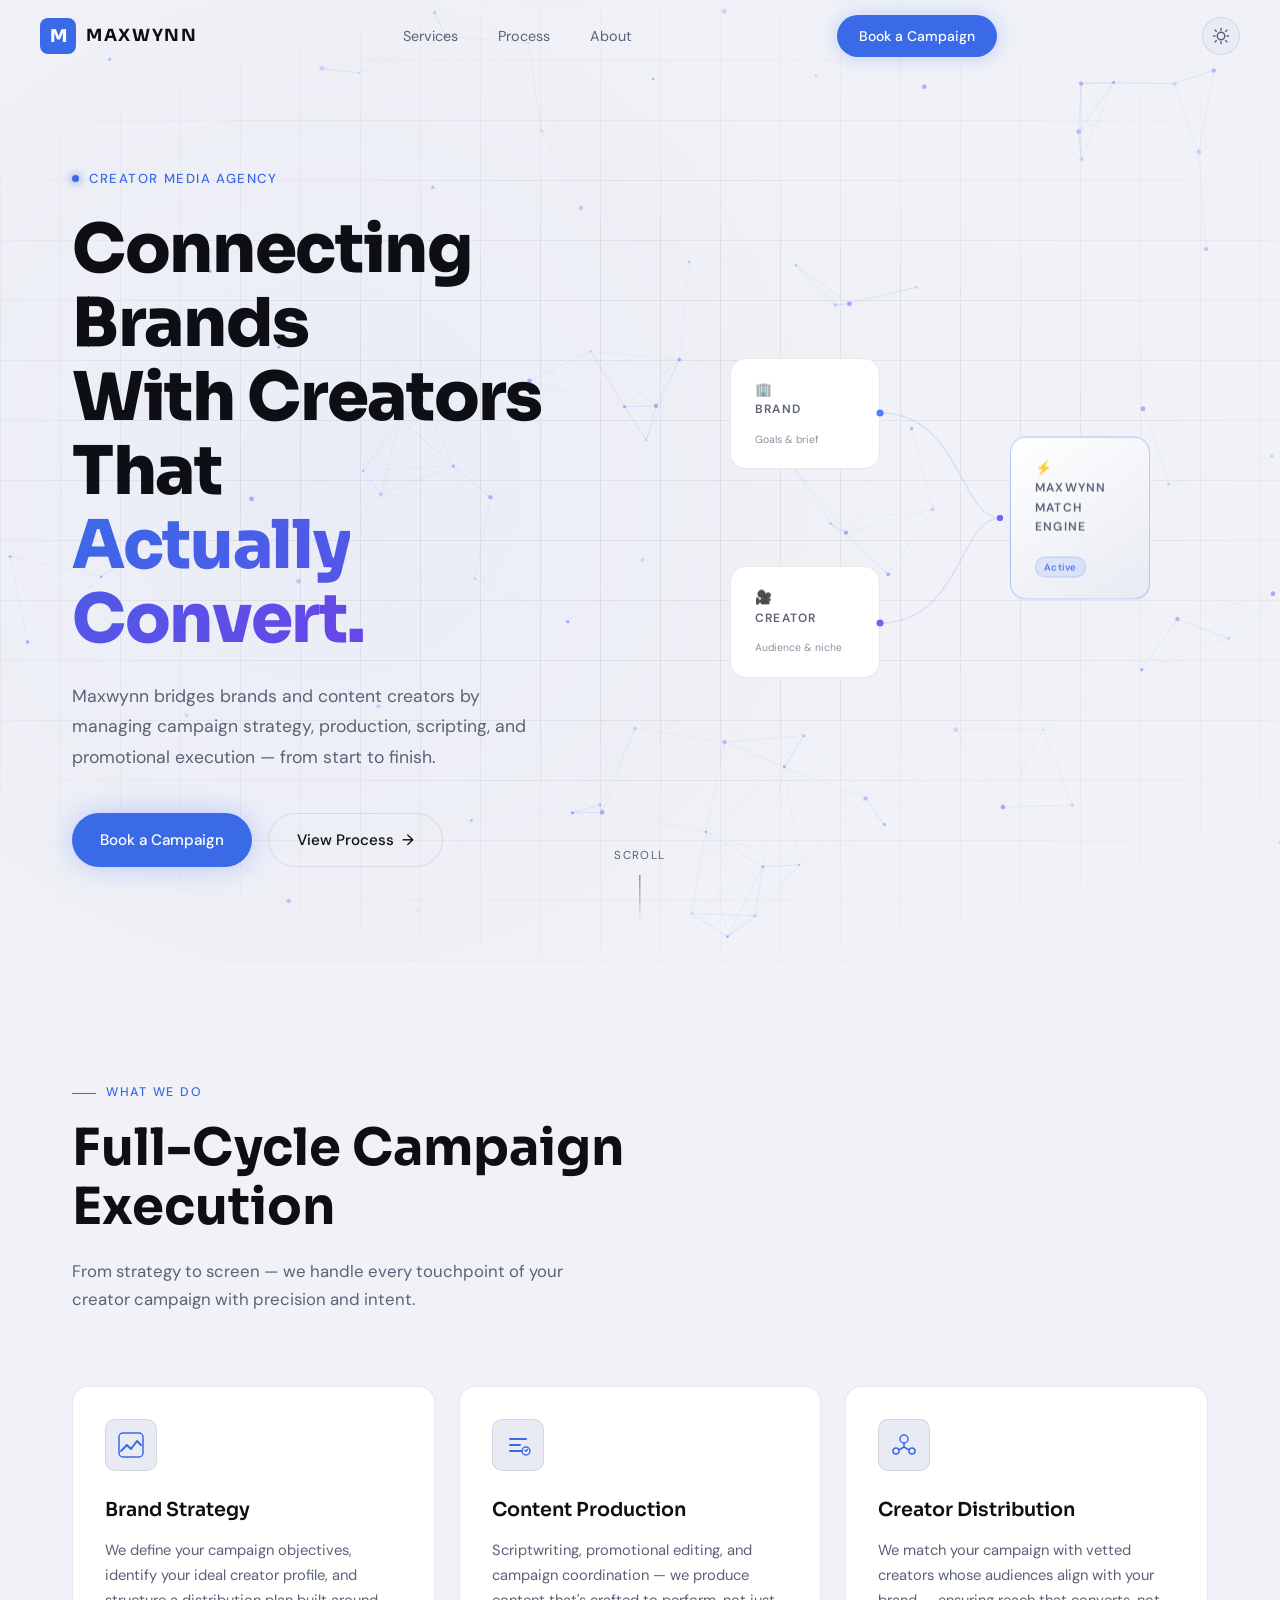
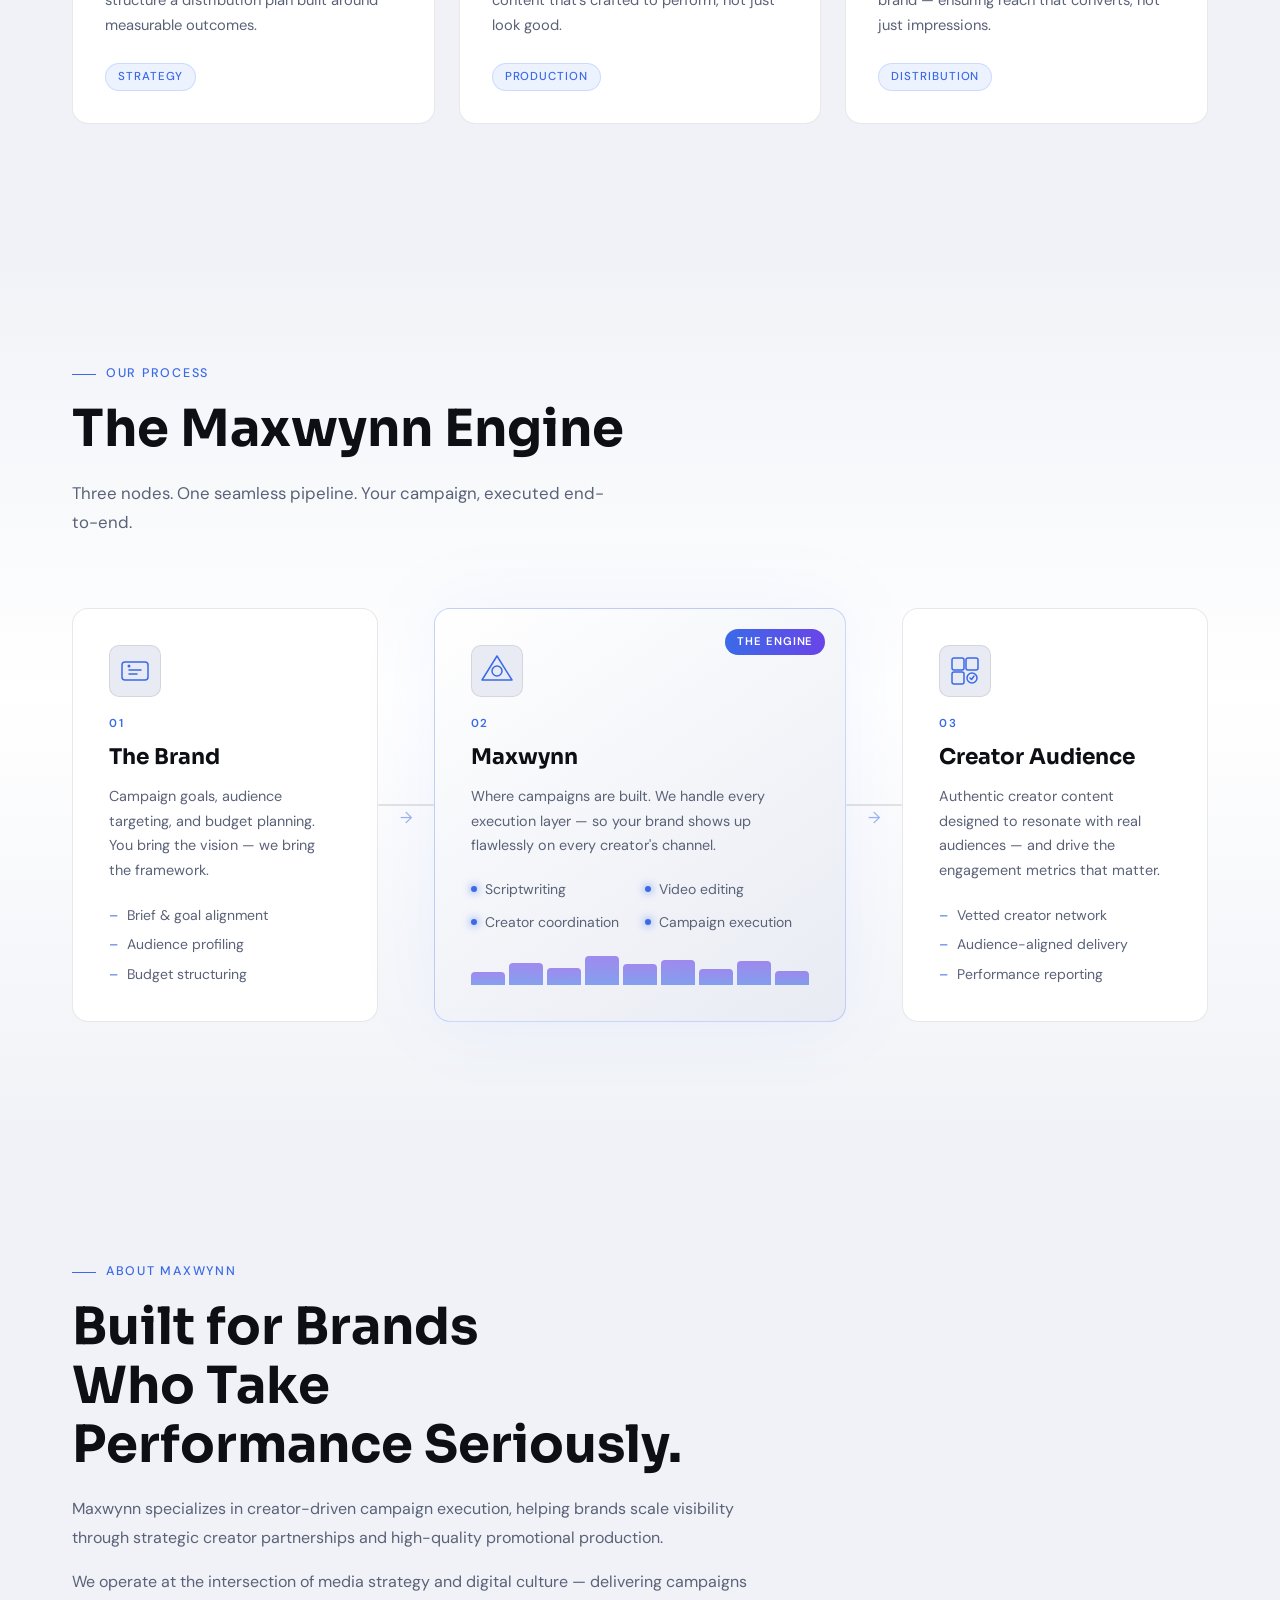
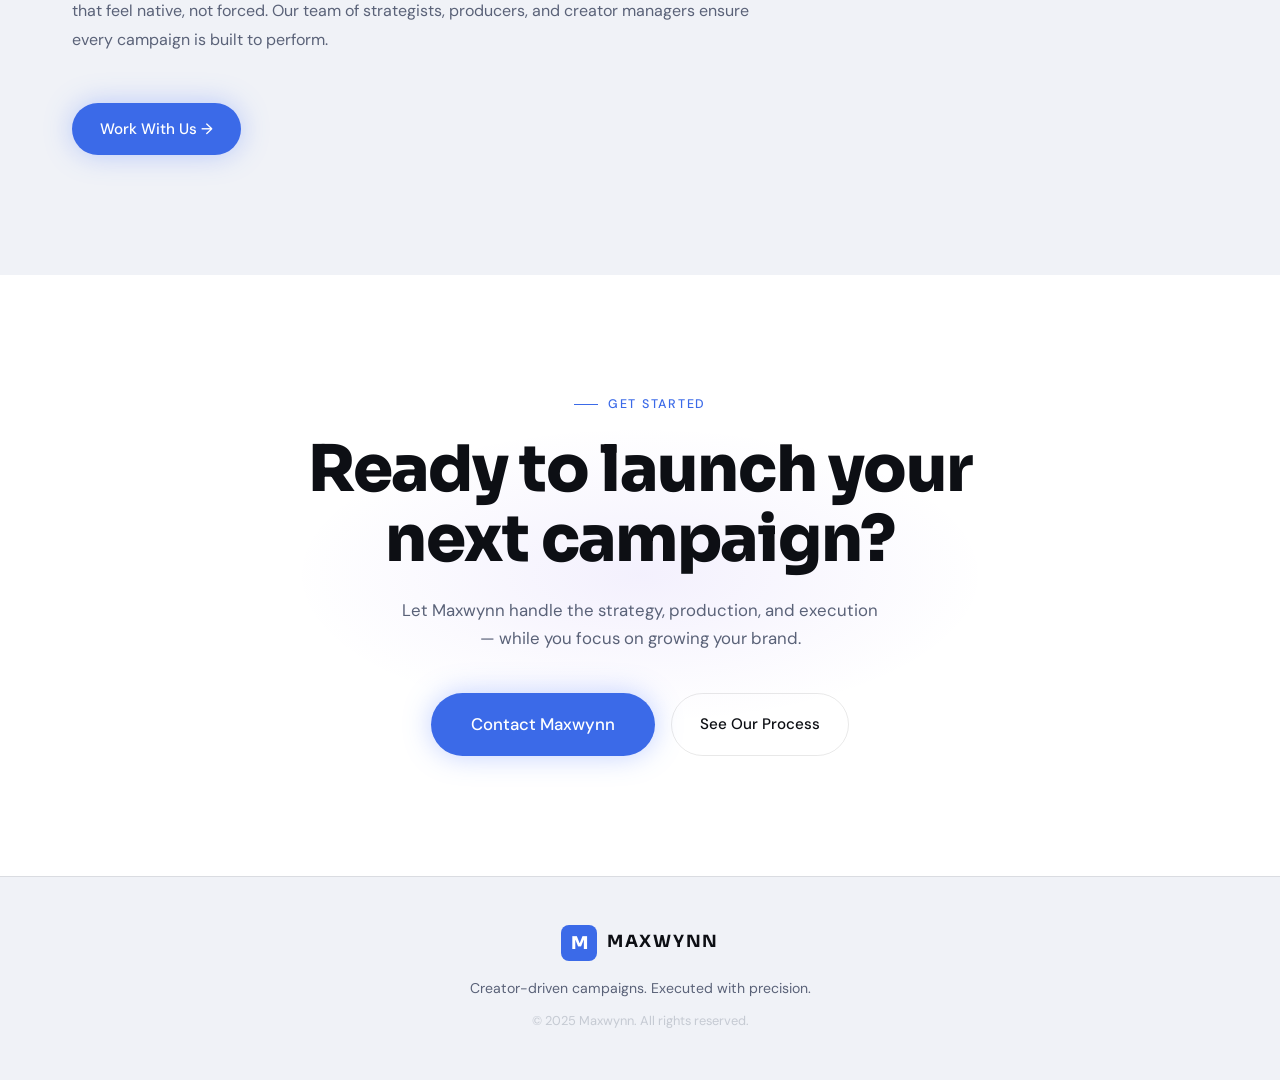
==== commit 57fa1127: "add favicon" ====
--- a/index.html
+++ b/index.html
@@ -4,6 +4,7 @@
   <meta charset="UTF-8" />
   <meta name="viewport" content="width=device-width, initial-scale=1.0" />
   <title>Maxwynn — Creator-Driven Campaigns</title>
+  <link rel="icon" href="logo_maxwynn.png" type="image/png">
   <link rel="stylesheet" href="style.css" />
   <link rel="preconnect" href="https://fonts.googleapis.com" />
   <link rel="preconnect" href="https://fonts.gstatic.com" crossorigin />
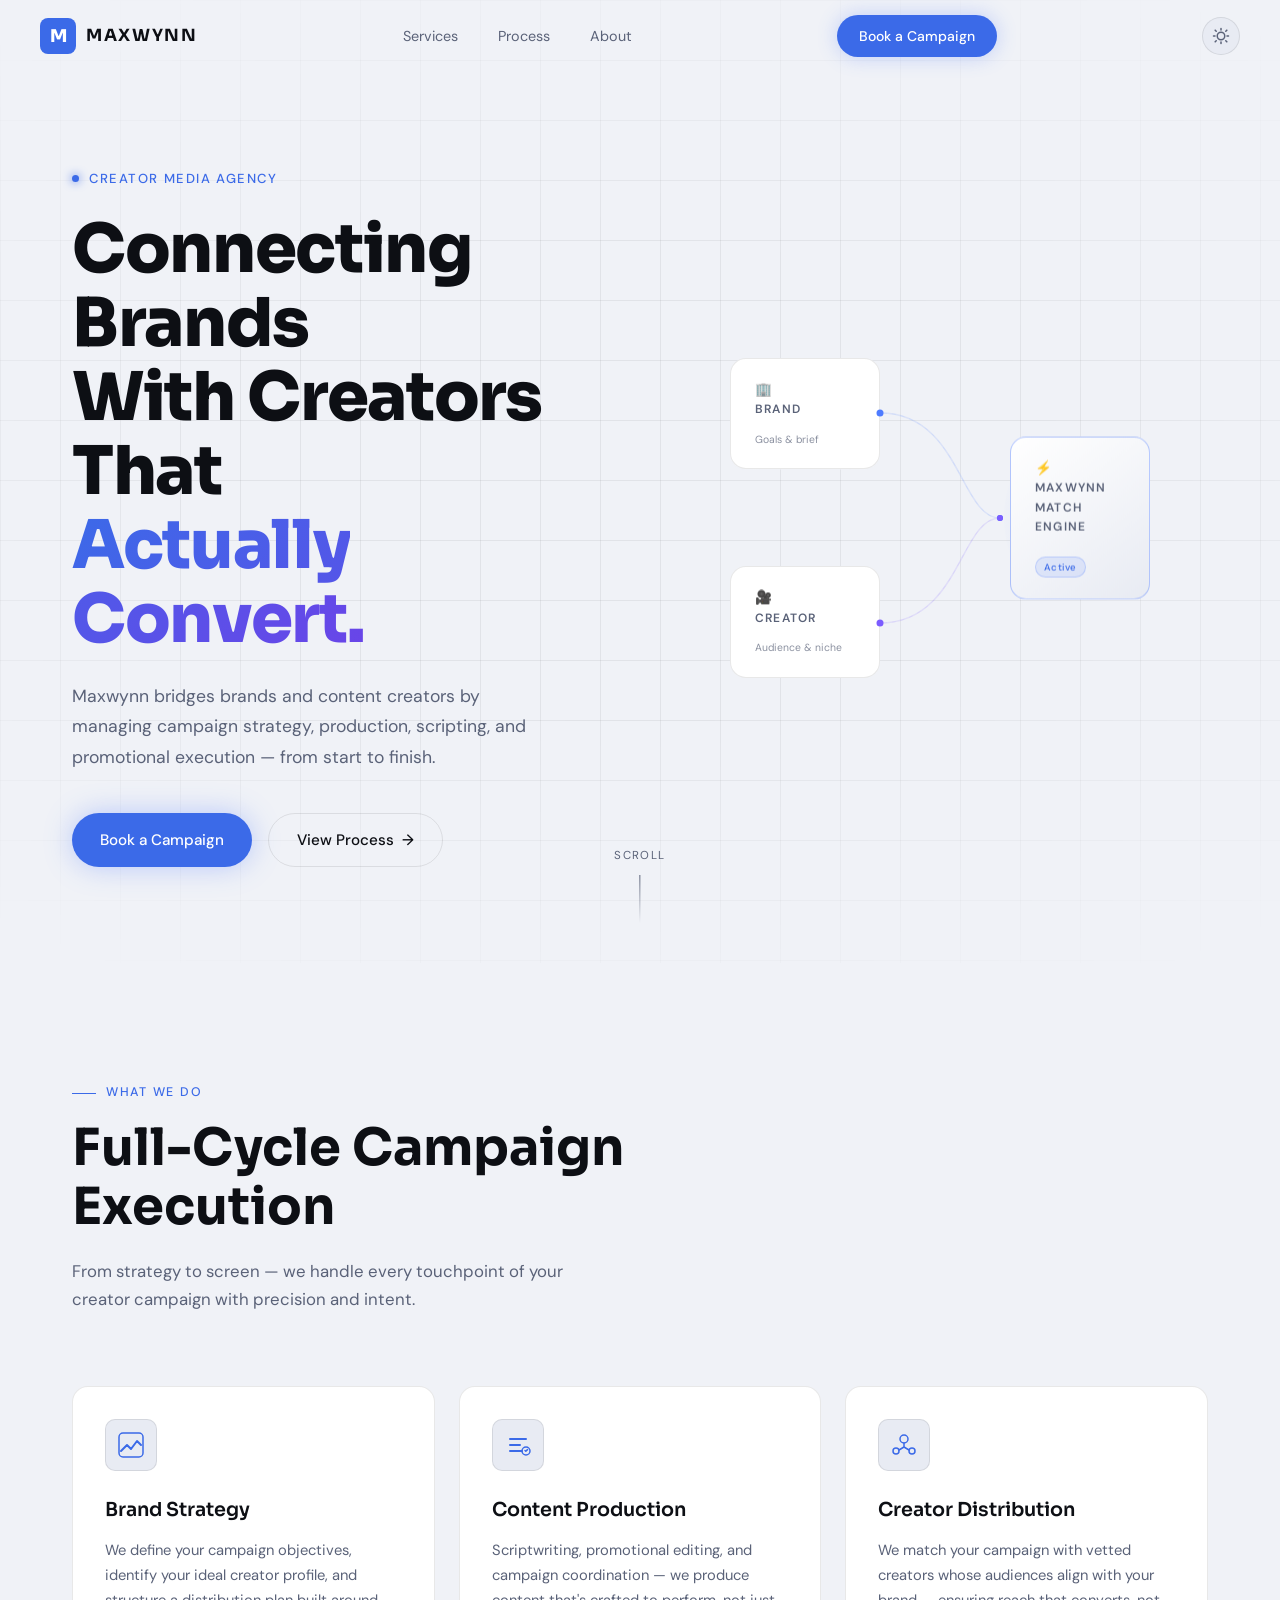
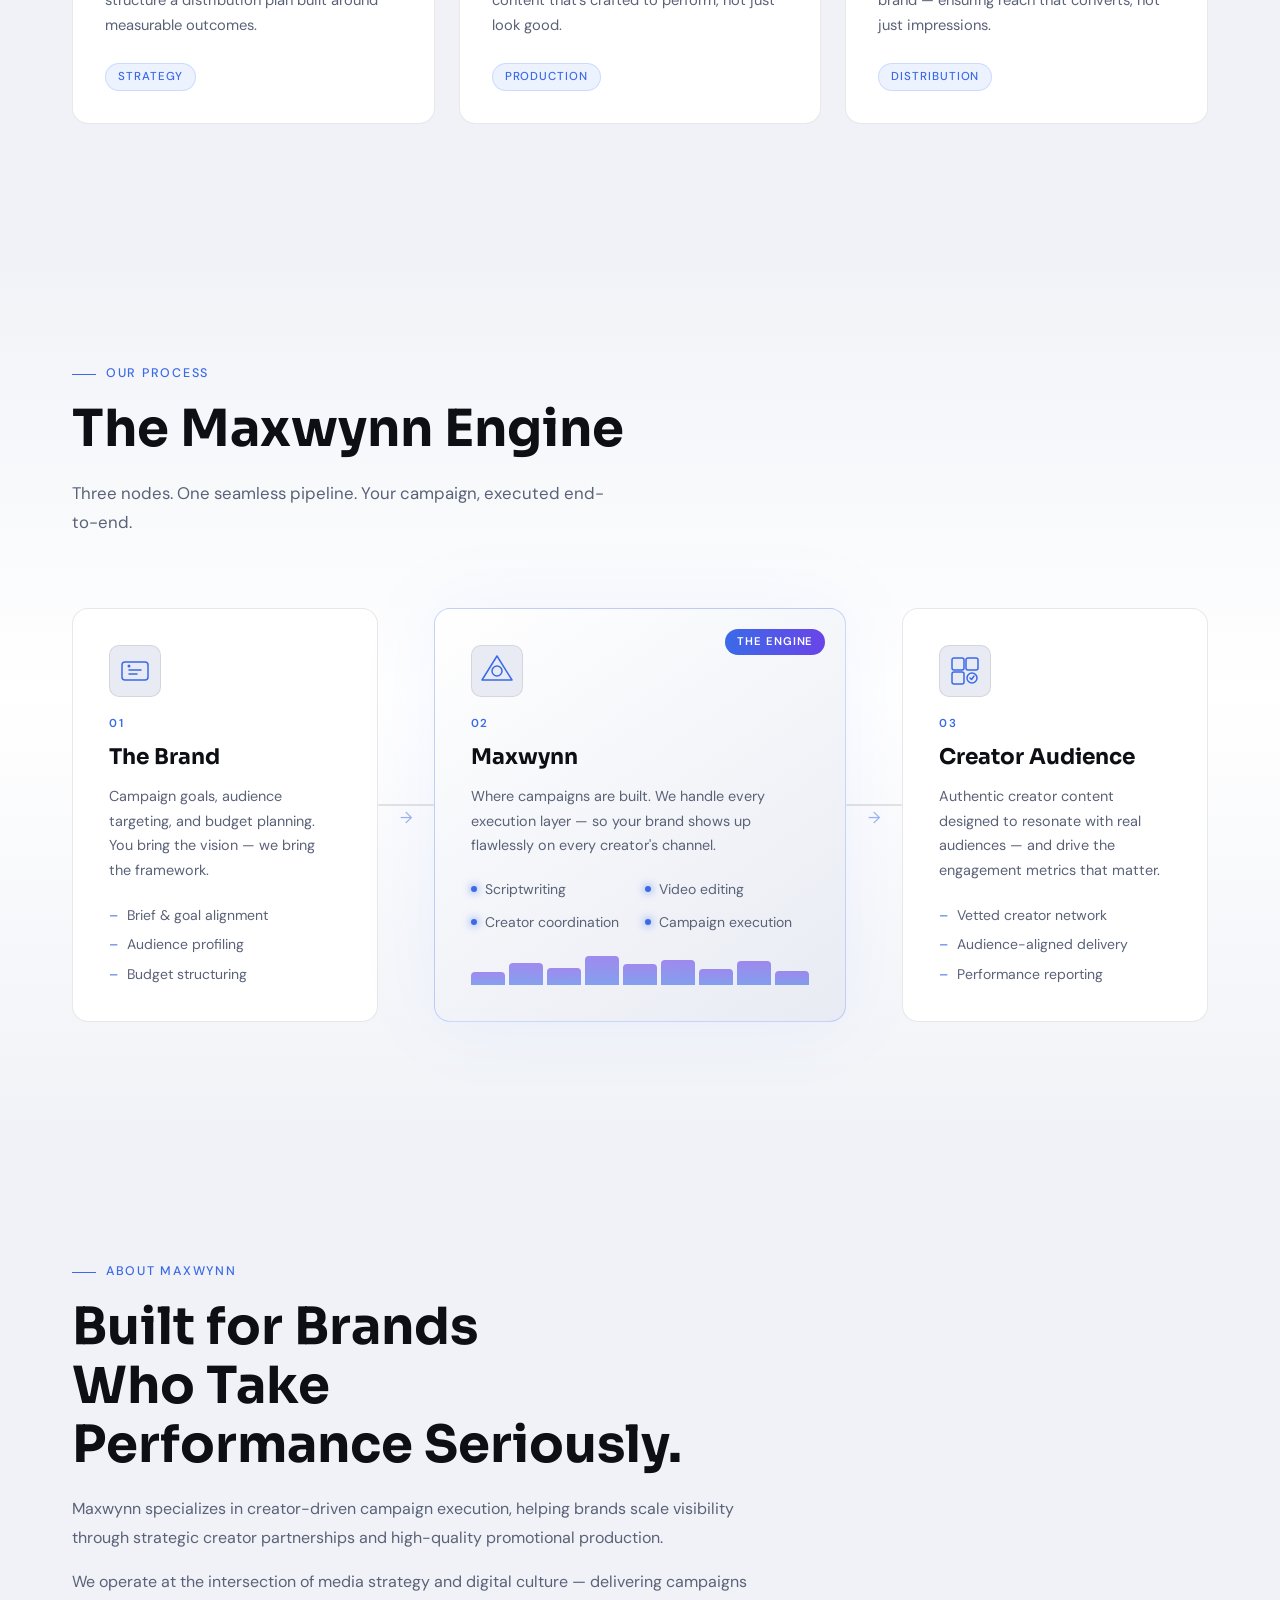
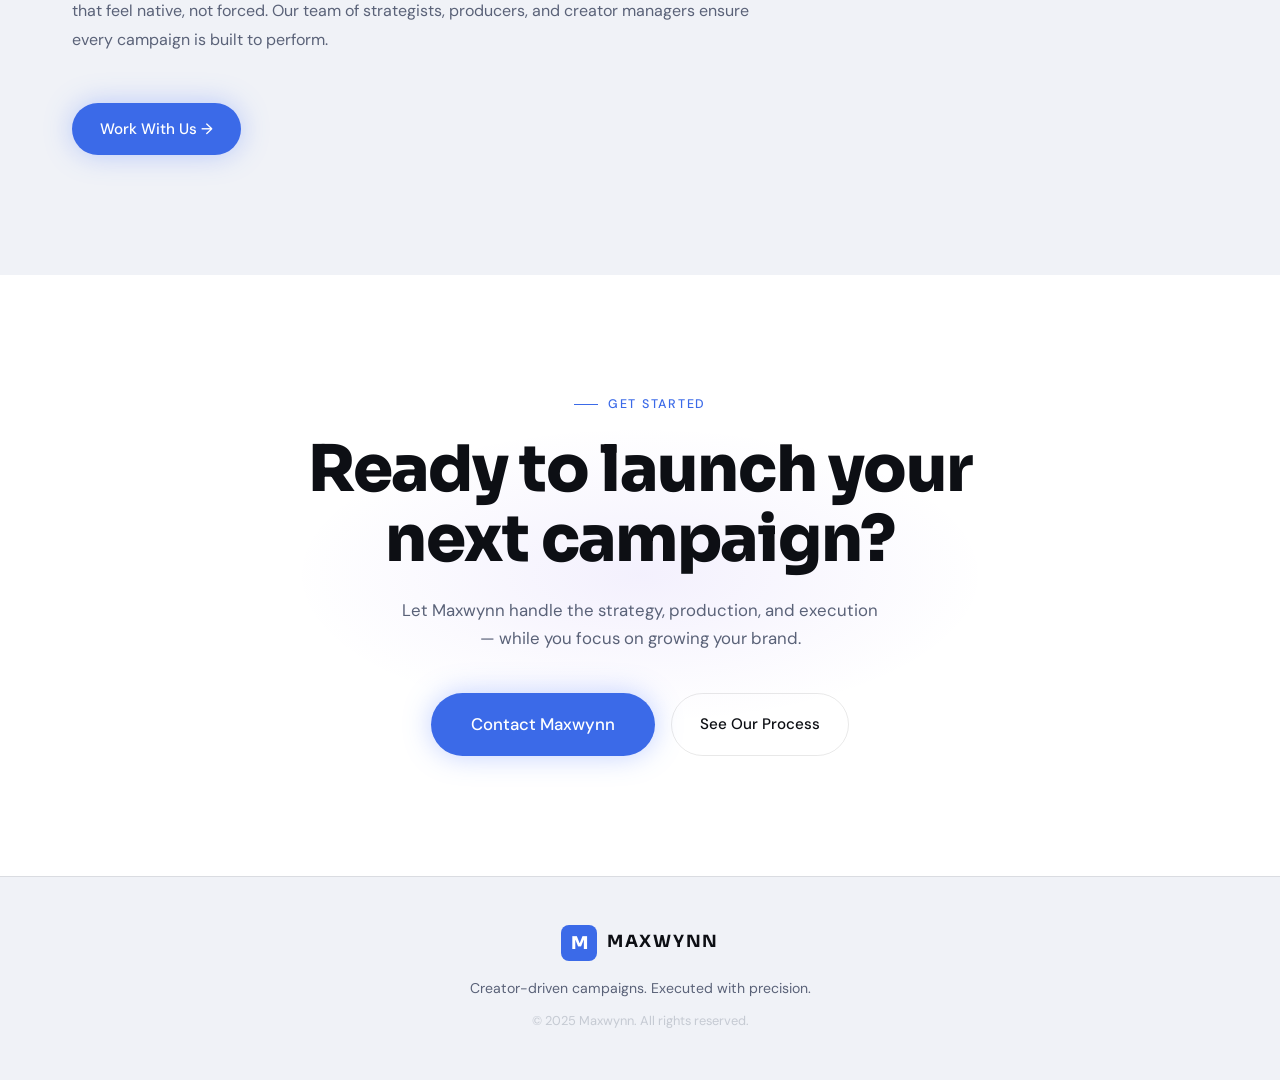
==== commit c9177405: "update email" ====
--- a/index.html
+++ b/index.html
@@ -291,7 +291,7 @@
         <h2 class="cta-final__title">Ready to launch your<br/>next campaign?</h2>
         <p class="cta-final__sub">Let Maxwynn handle the strategy, production, and execution — while you focus on growing your brand.</p>
         <div class="cta-final__actions">
-          <a href="mailto:hello@maxwynn.com" class="btn btn--primary btn--large">Contact Maxwynn</a>
+          <a href="mailto:mikael@maxwynn.eu" class="btn btn--primary btn--large">Contact Maxwynn</a>
           <a href="#workflow" class="btn btn--ghost">See Our Process</a>
         </div>
       </div>
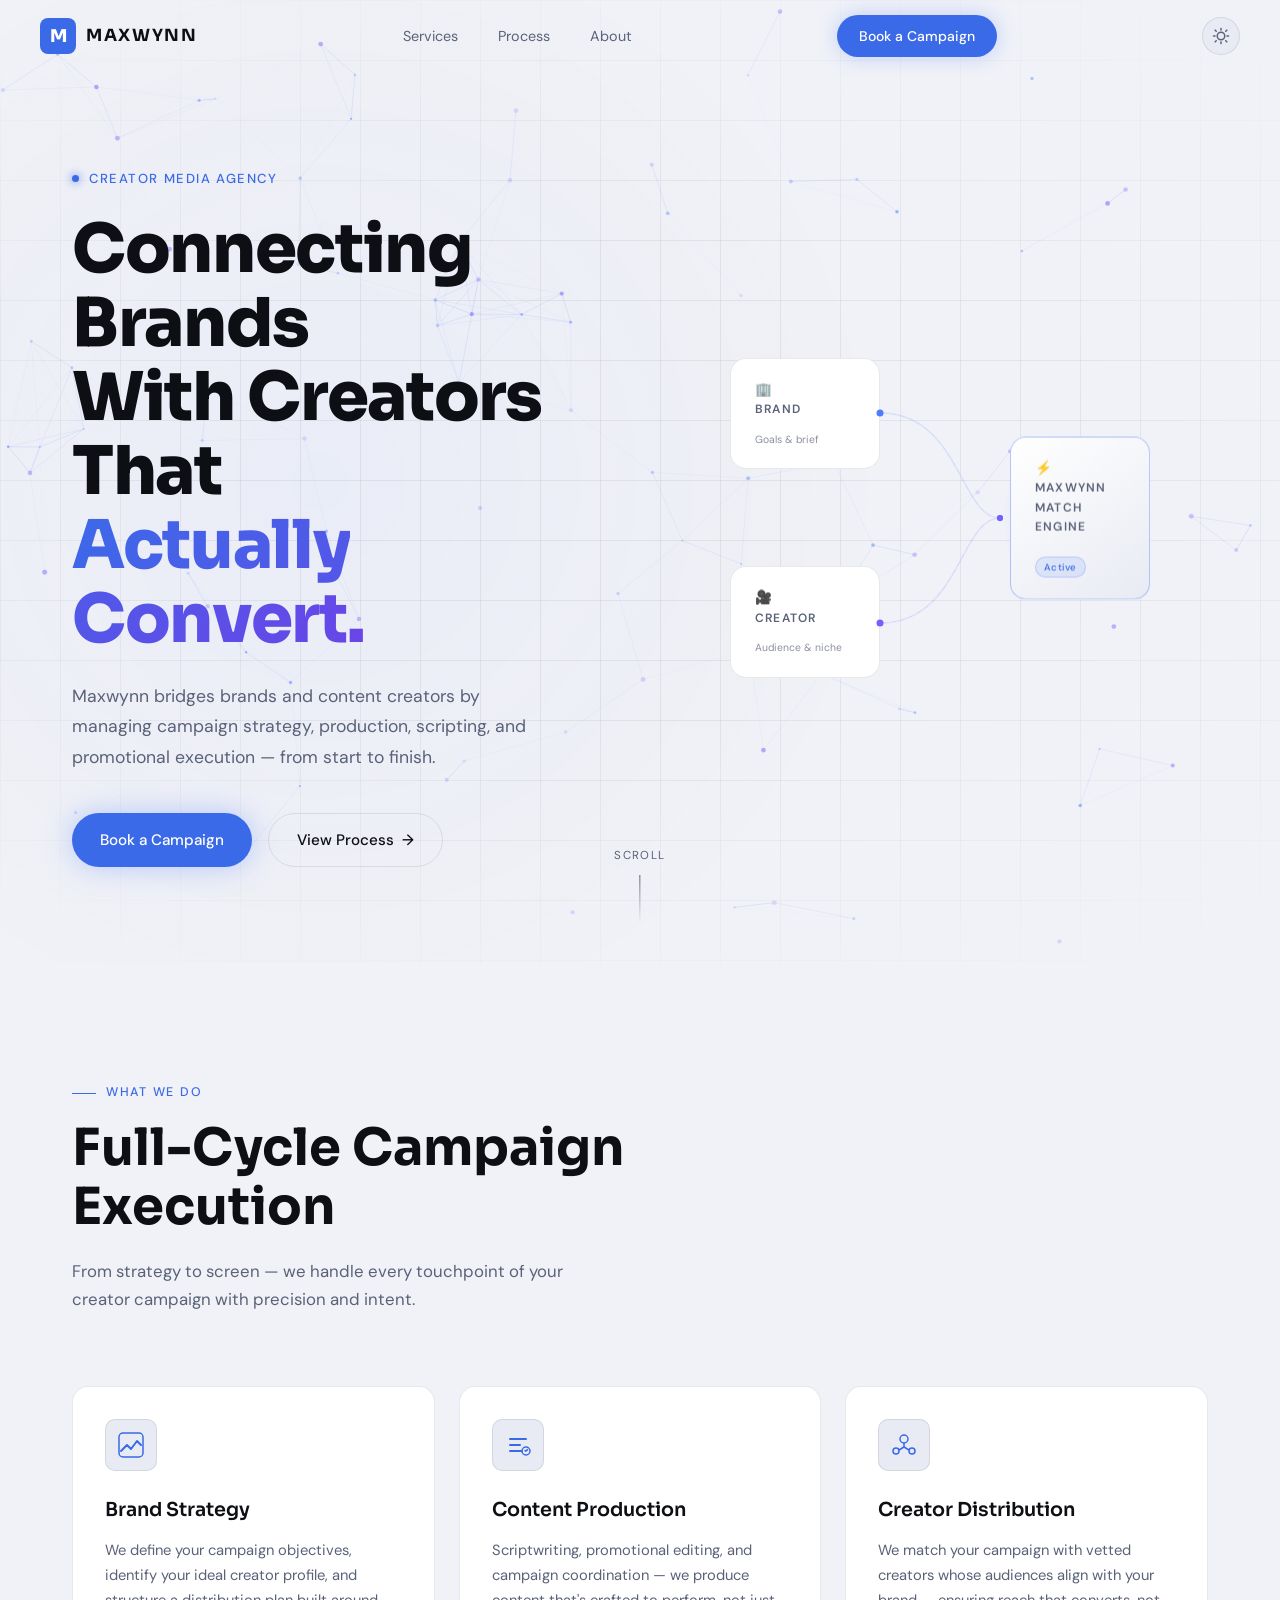
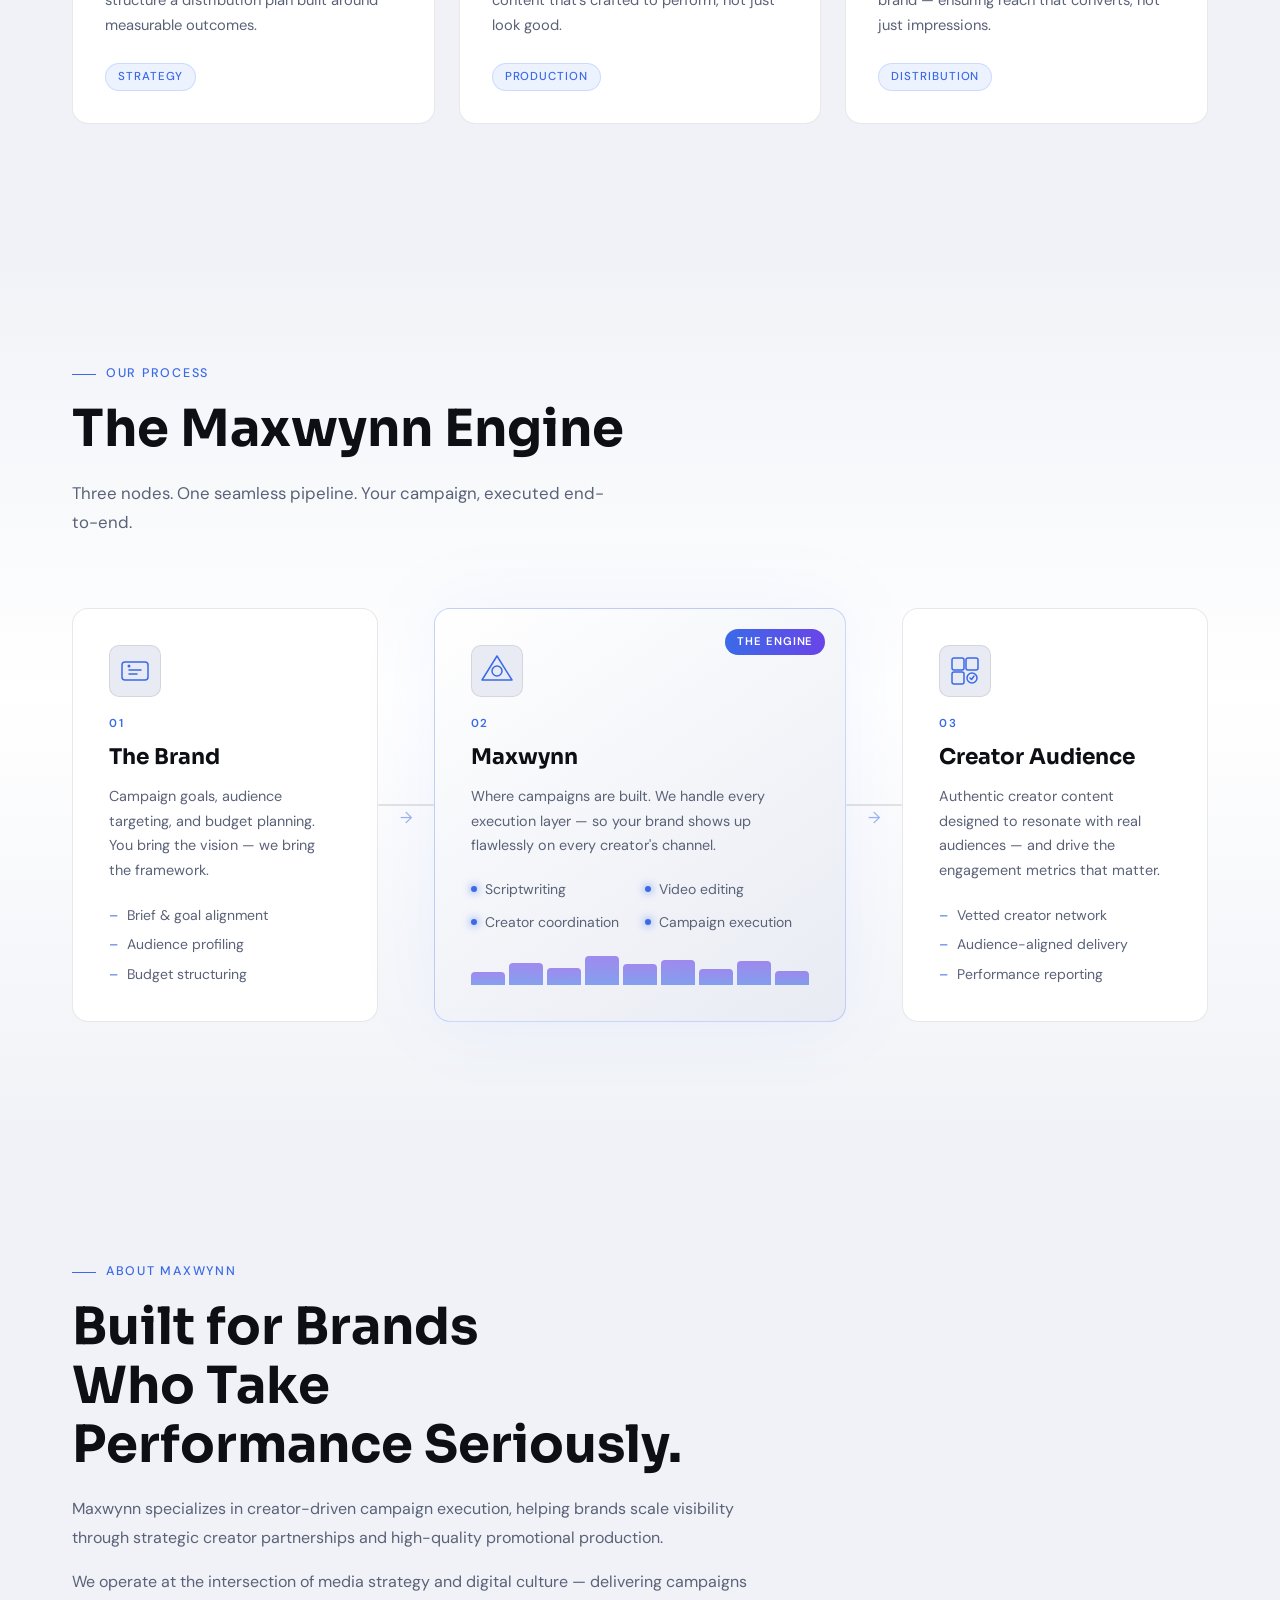
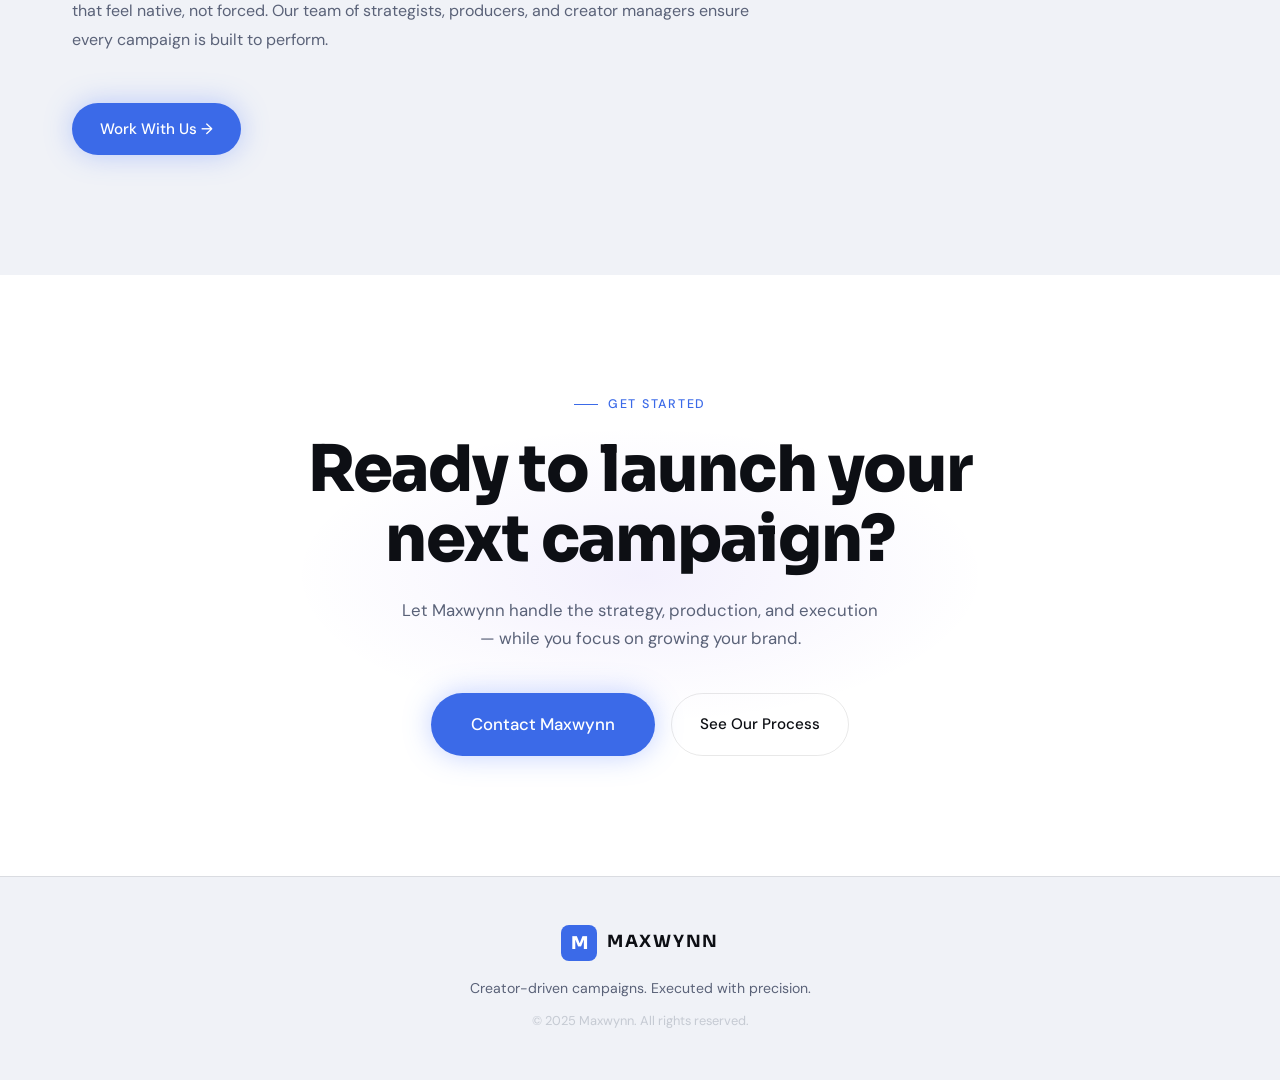
==== commit e7a66310: "favicon update" ====
--- a/index.html
+++ b/index.html
@@ -4,7 +4,7 @@
   <meta charset="UTF-8" />
   <meta name="viewport" content="width=device-width, initial-scale=1.0" />
   <title>Maxwynn — Creator-Driven Campaigns</title>
-  <link rel="icon" href="logo_maxwynn.png" type="image/png">
+  <link rel="icon" href="image/logo_maxwynn.png" type="image/png">
   <link rel="stylesheet" href="style.css" />
   <link rel="preconnect" href="https://fonts.googleapis.com" />
   <link rel="preconnect" href="https://fonts.gstatic.com" crossorigin />
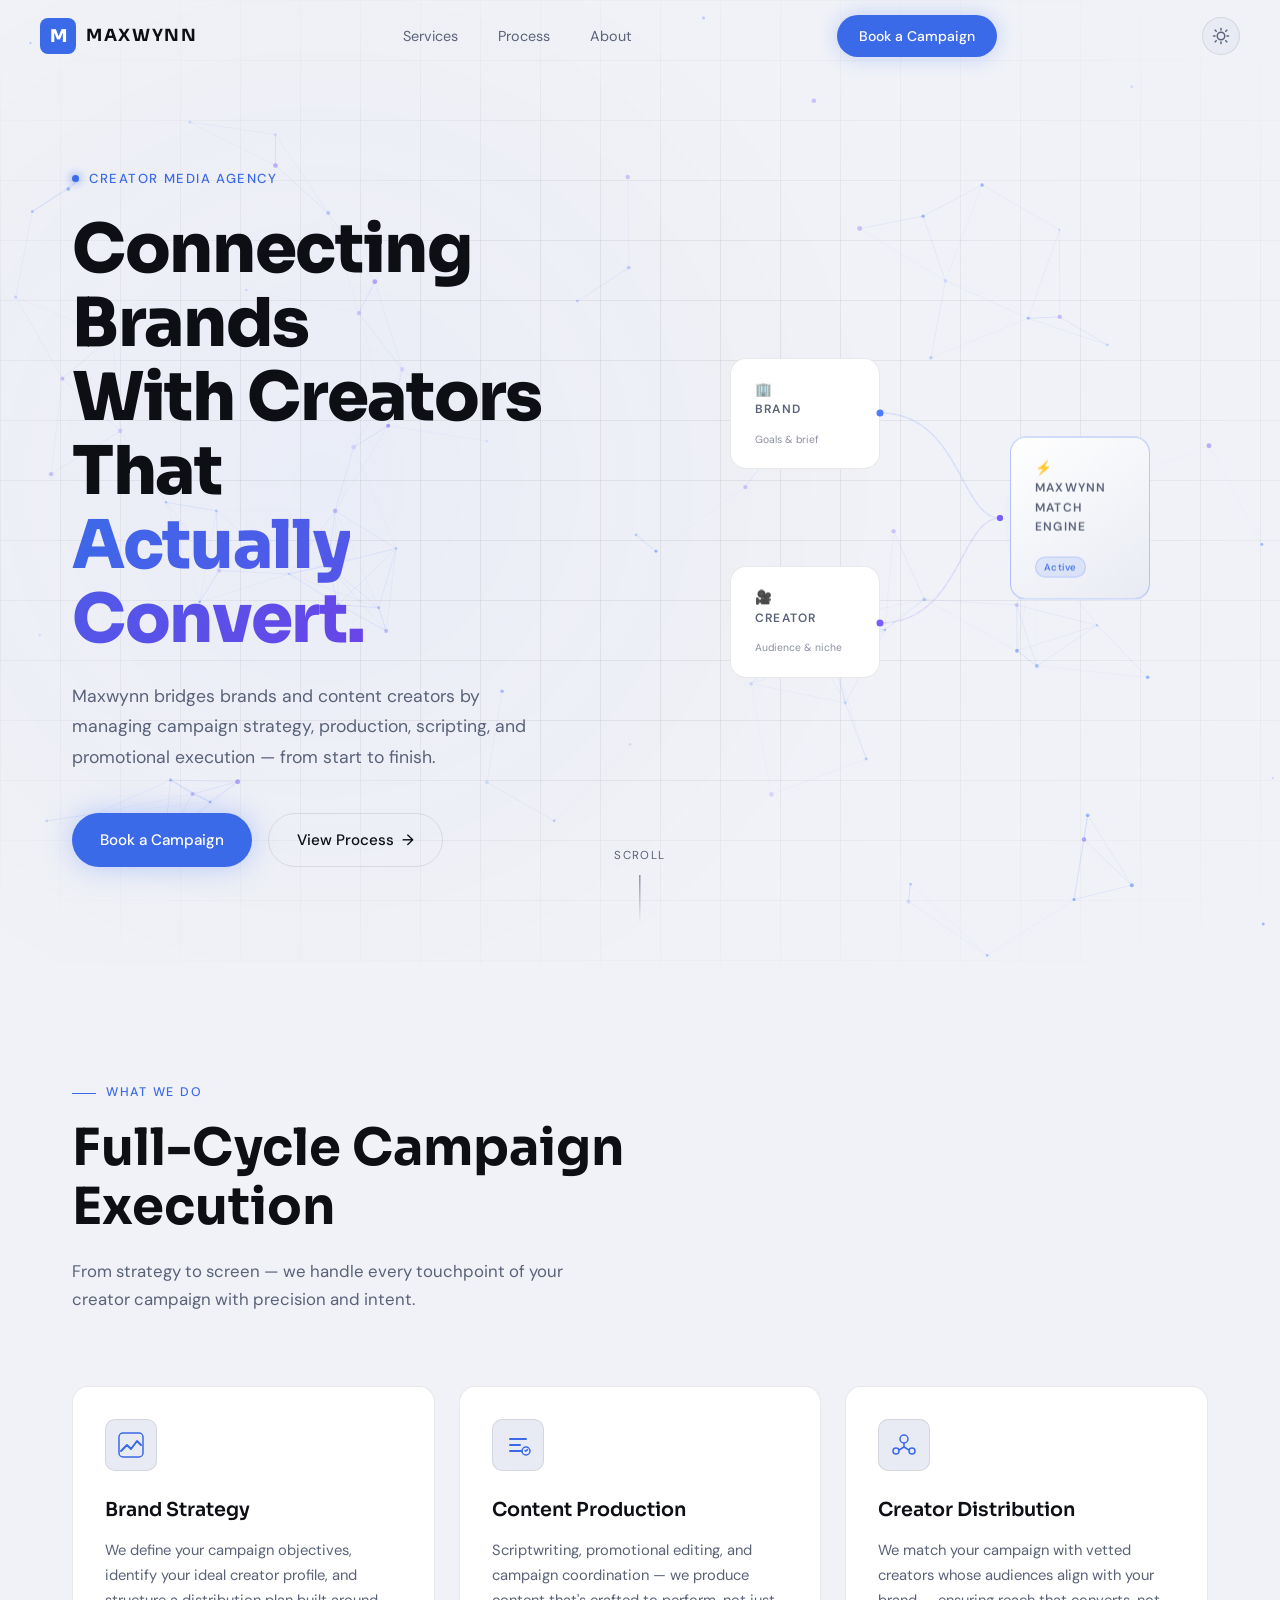
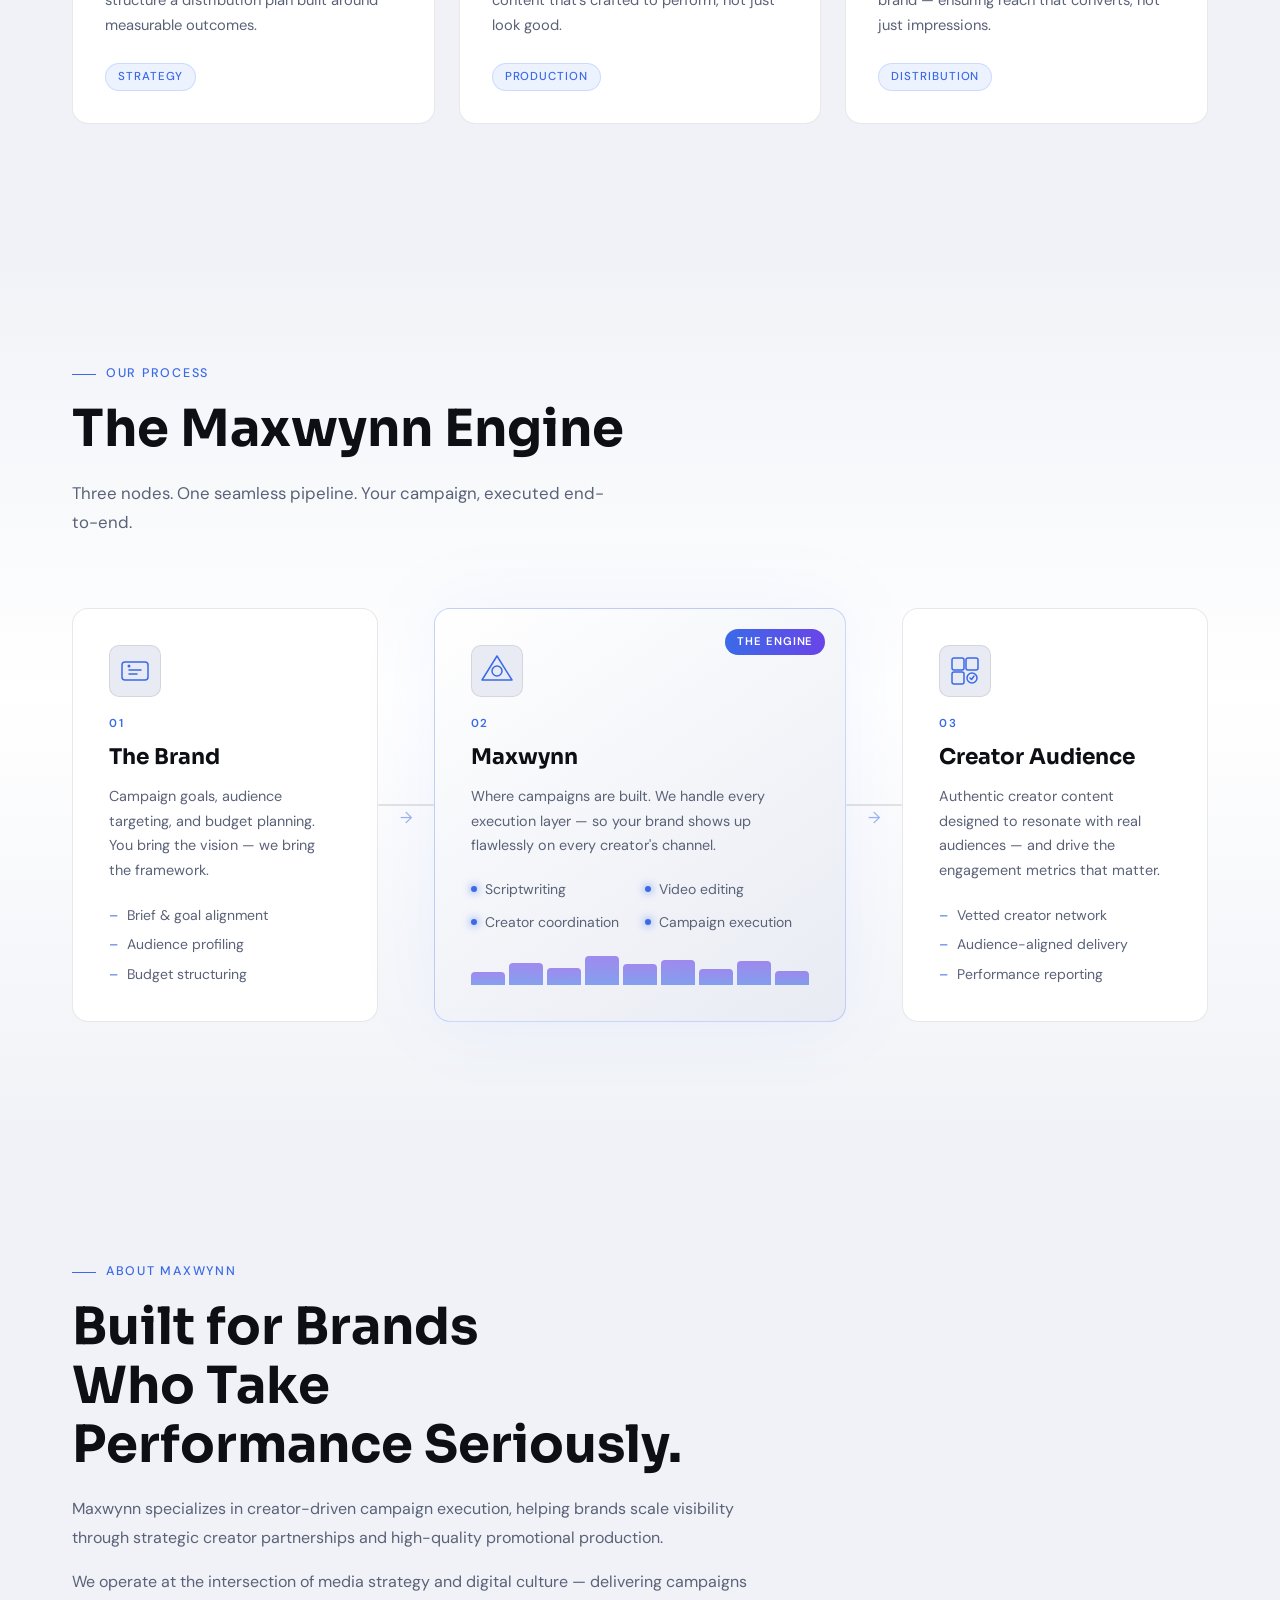
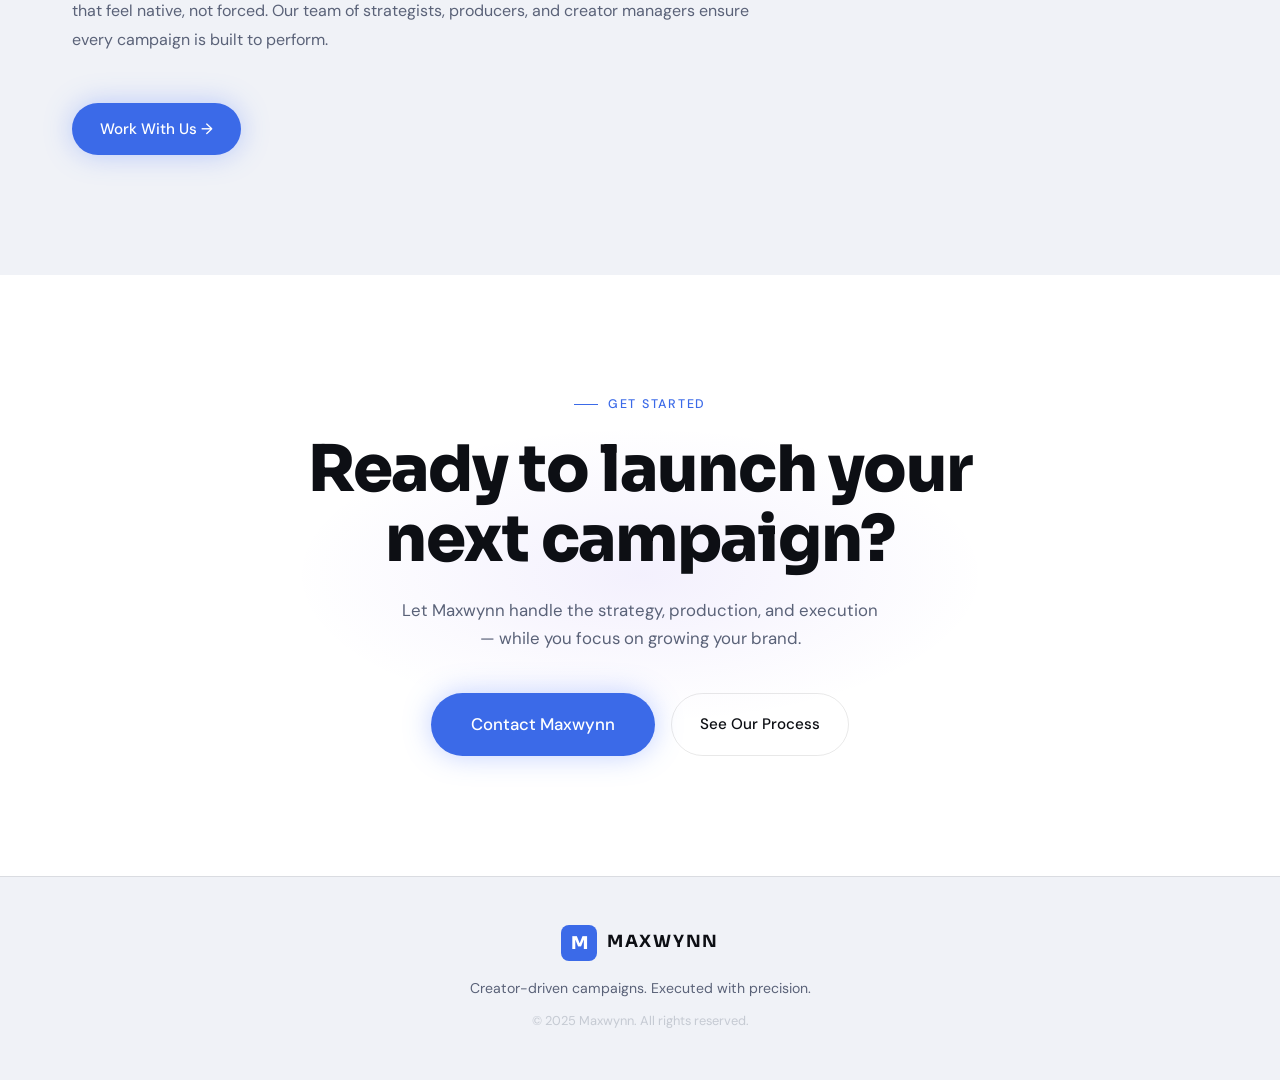
==== commit a463a3e6: "Update index.html" ====
--- a/index.html
+++ b/index.html
@@ -4,7 +4,7 @@
   <meta charset="UTF-8" />
   <meta name="viewport" content="width=device-width, initial-scale=1.0" />
   <title>Maxwynn — Creator-Driven Campaigns</title>
-  <link rel="icon" href="image/logo_maxwynn.png" type="image/png">
+  <link rel="icon" href="image/logo_maxwynn.png" type="image/x-icon">
   <link rel="stylesheet" href="style.css" />
   <link rel="preconnect" href="https://fonts.googleapis.com" />
   <link rel="preconnect" href="https://fonts.gstatic.com" crossorigin />
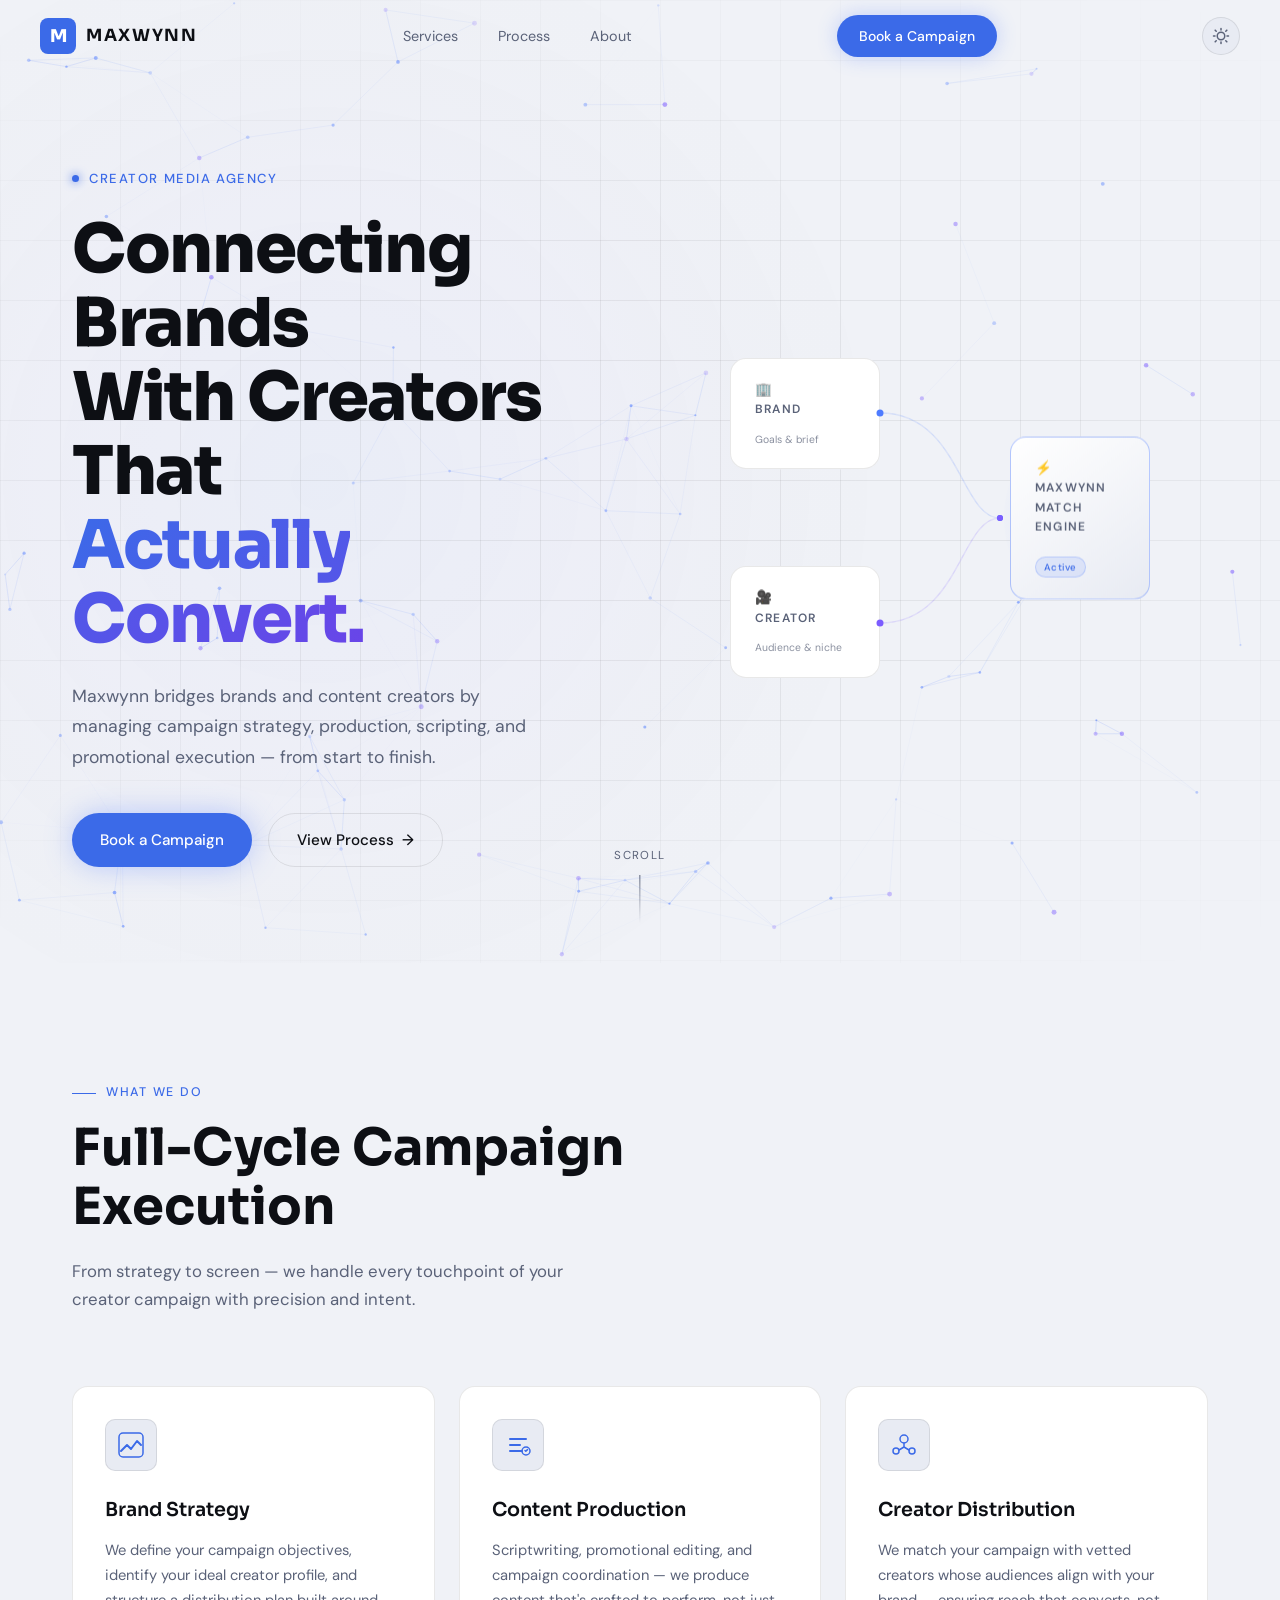
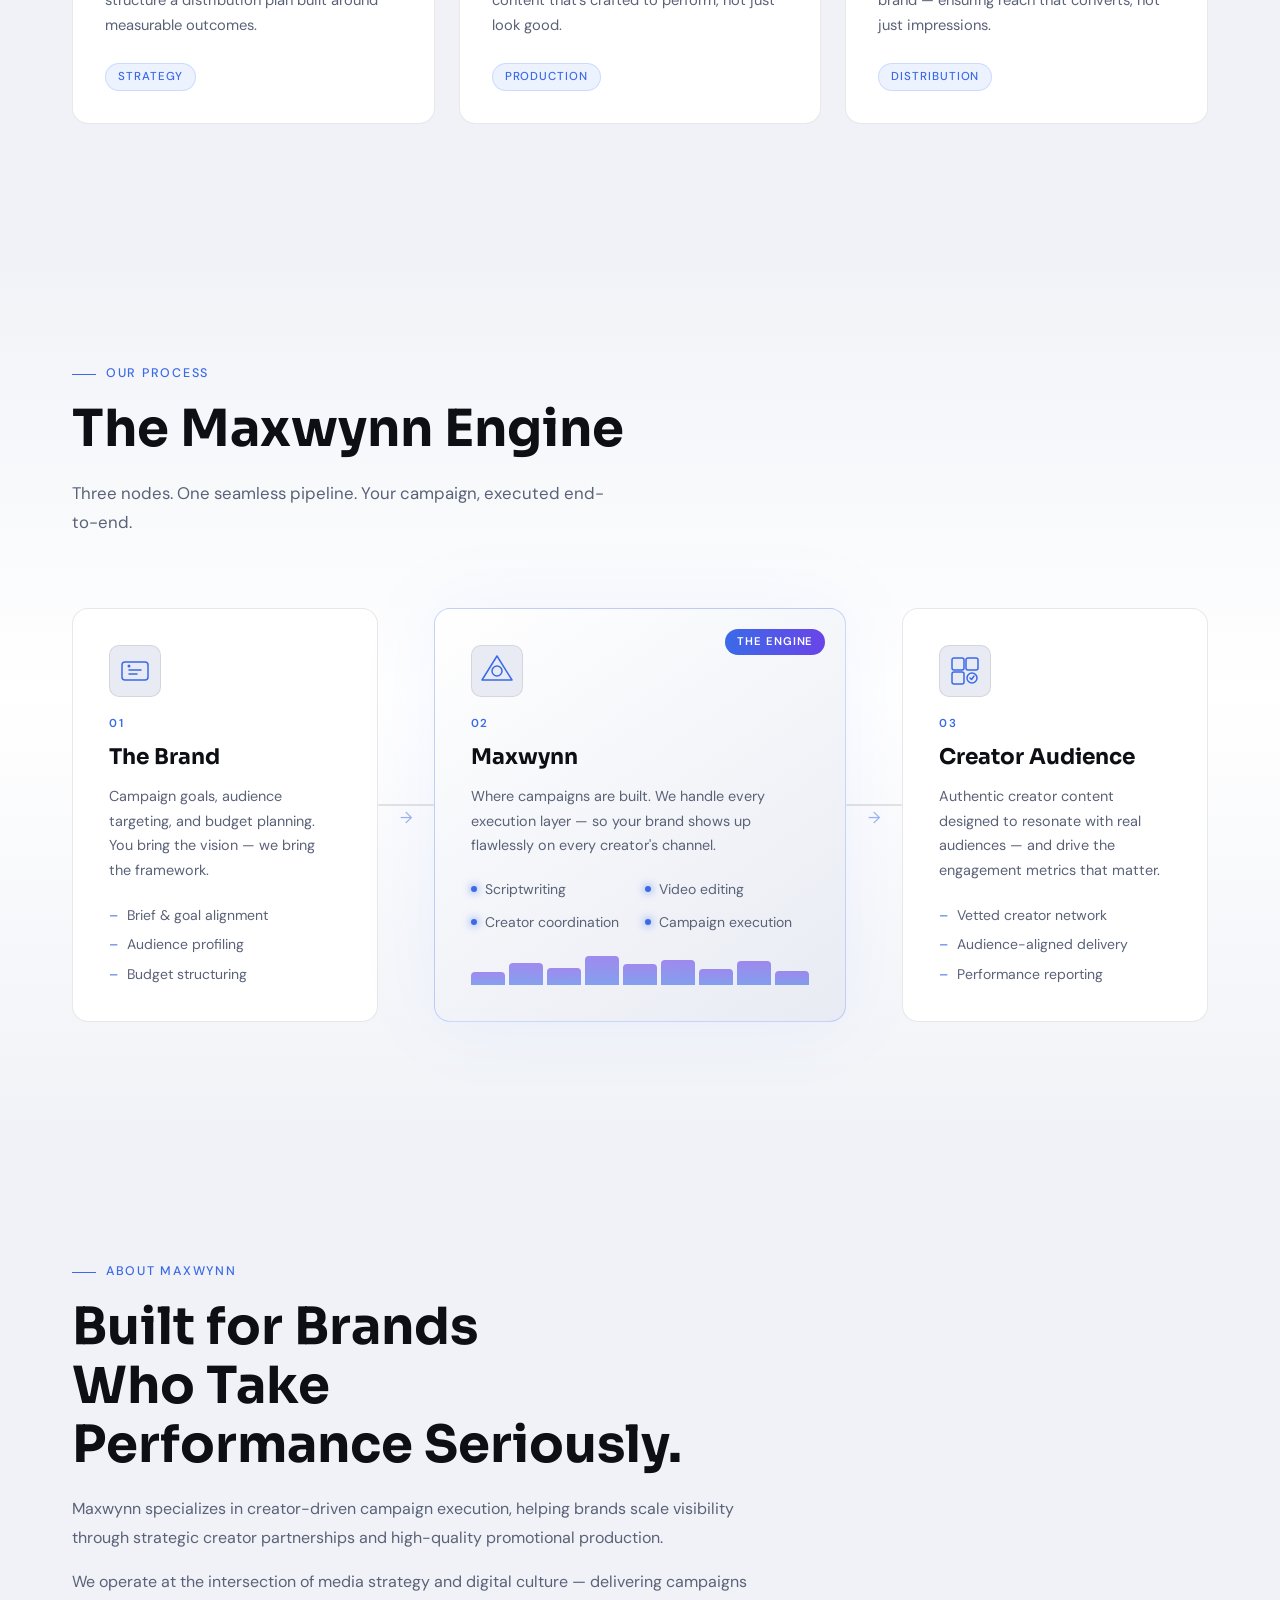
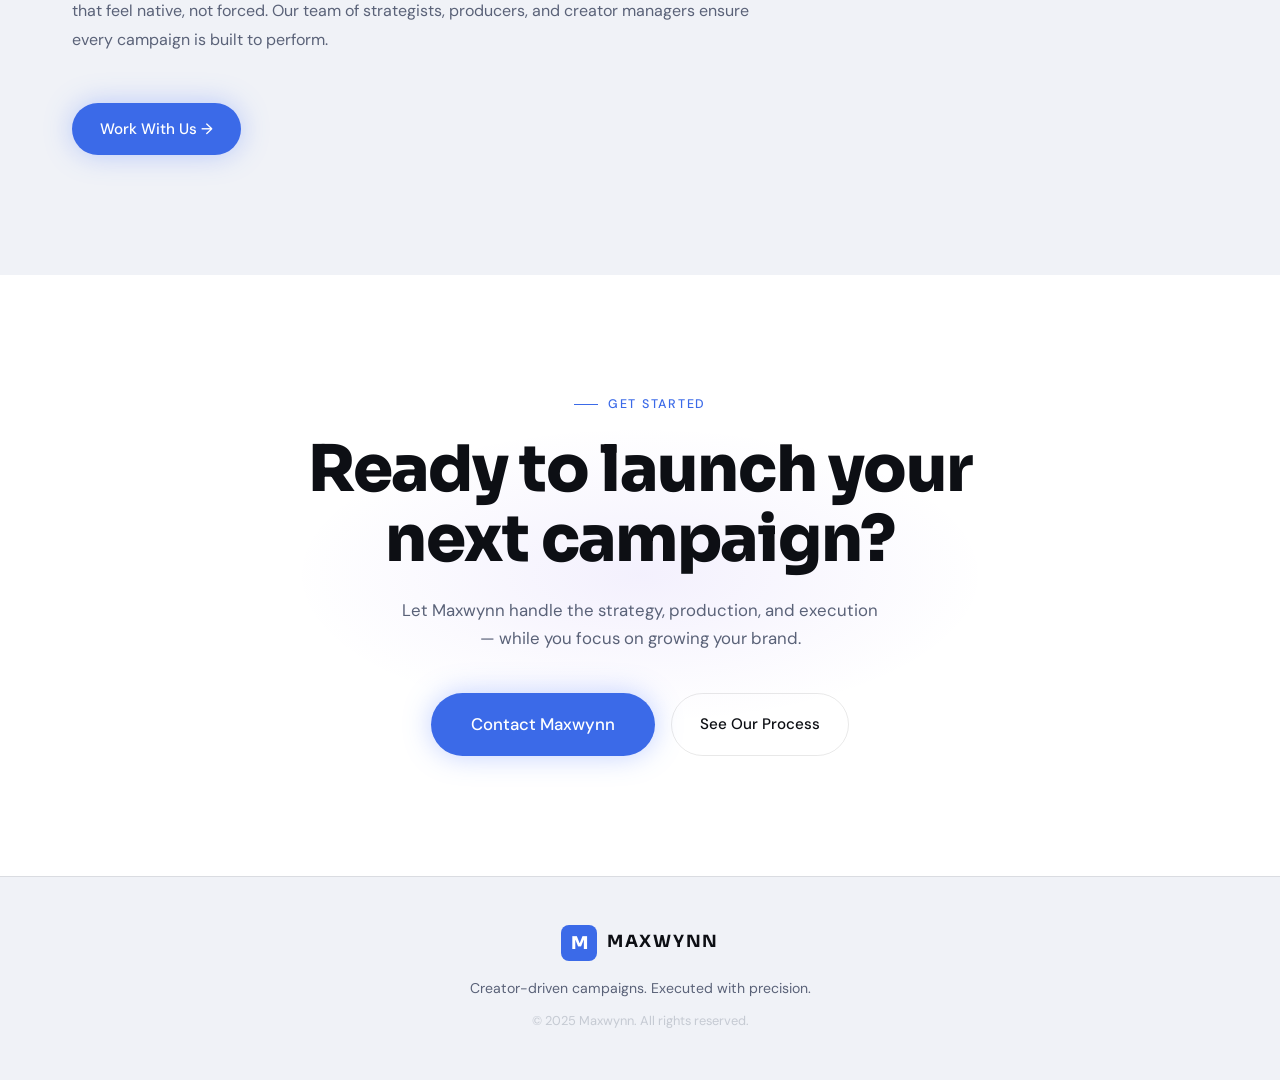
==== commit 508ba7da: "Update index.html" ====
--- a/index.html
+++ b/index.html
@@ -4,7 +4,7 @@
   <meta charset="UTF-8" />
   <meta name="viewport" content="width=device-width, initial-scale=1.0" />
   <title>Maxwynn — Creator-Driven Campaigns</title>
-  <link rel="icon" href="image/logo_maxwynn.png" type="image/x-icon">
+  <link rel="icon" href="image/logo_maxwynn.ico" type="image/x-icon">
   <link rel="stylesheet" href="style.css" />
   <link rel="preconnect" href="https://fonts.googleapis.com" />
   <link rel="preconnect" href="https://fonts.gstatic.com" crossorigin />
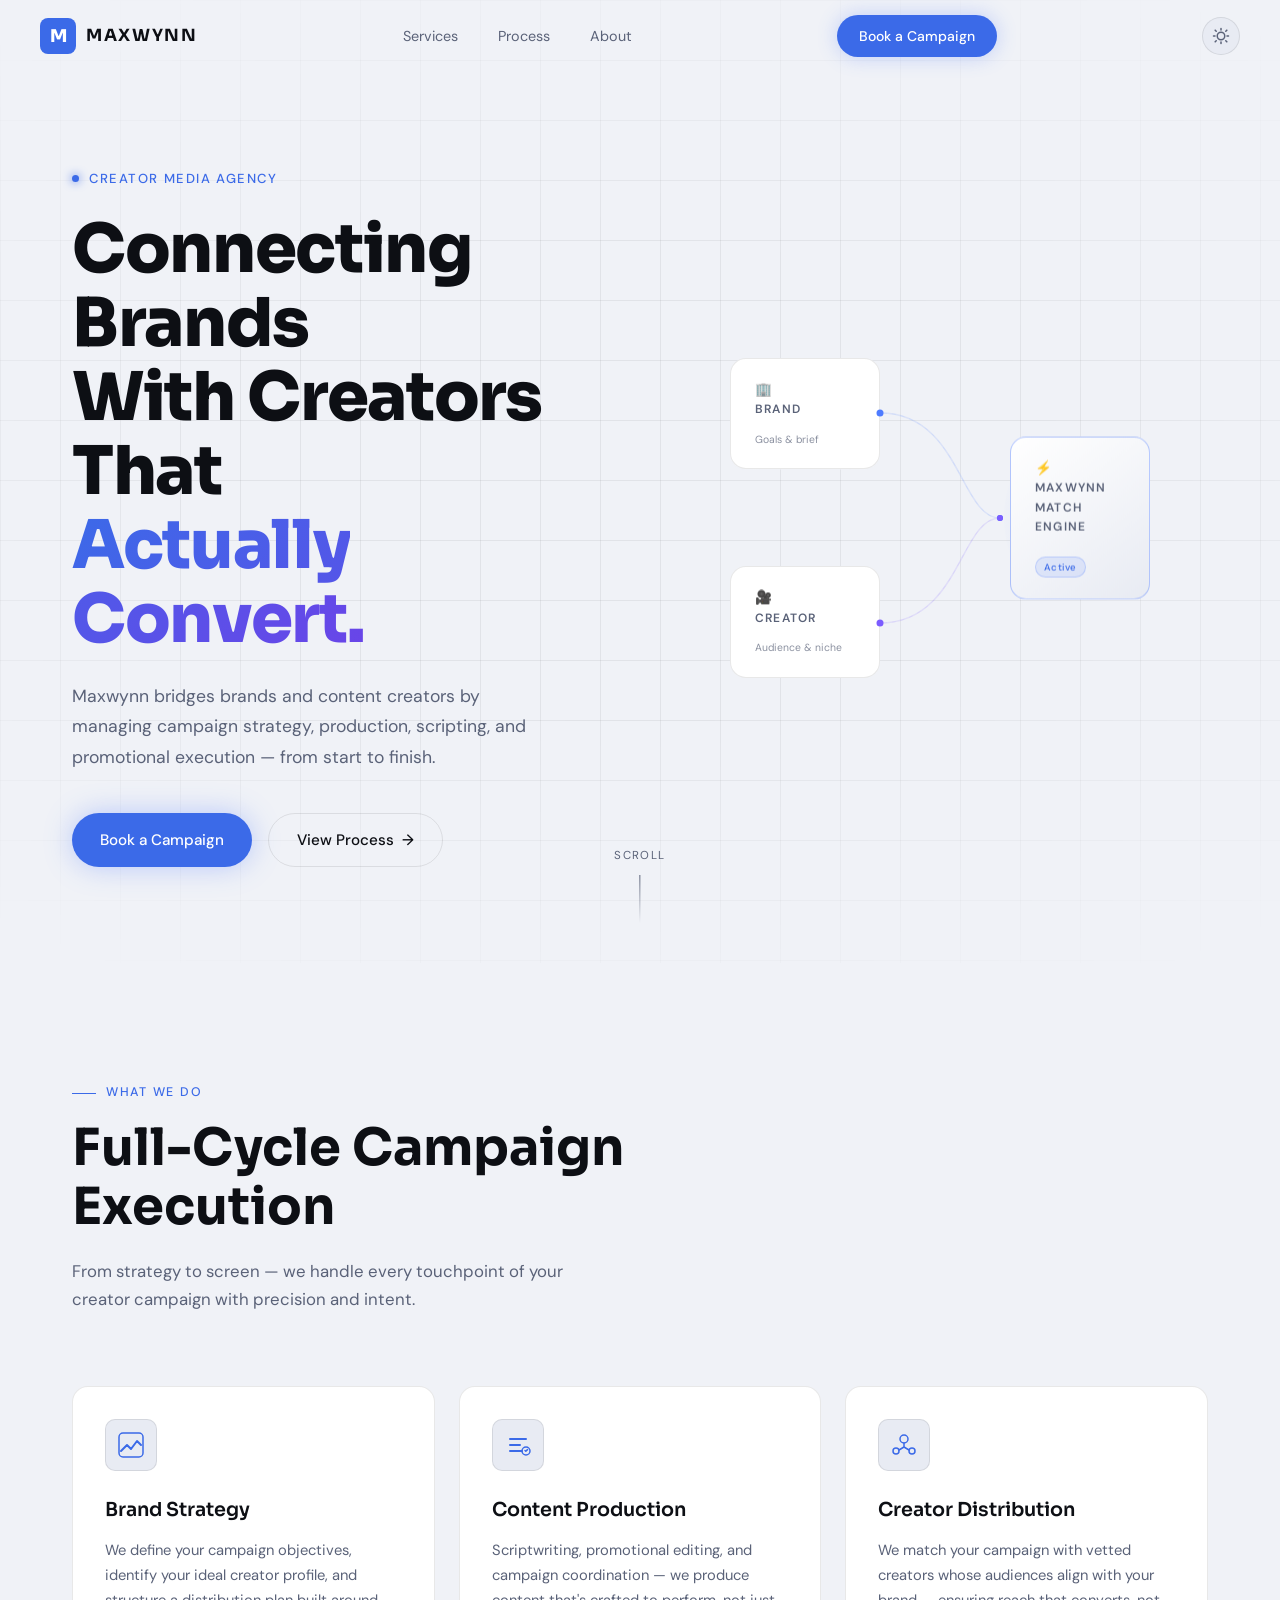
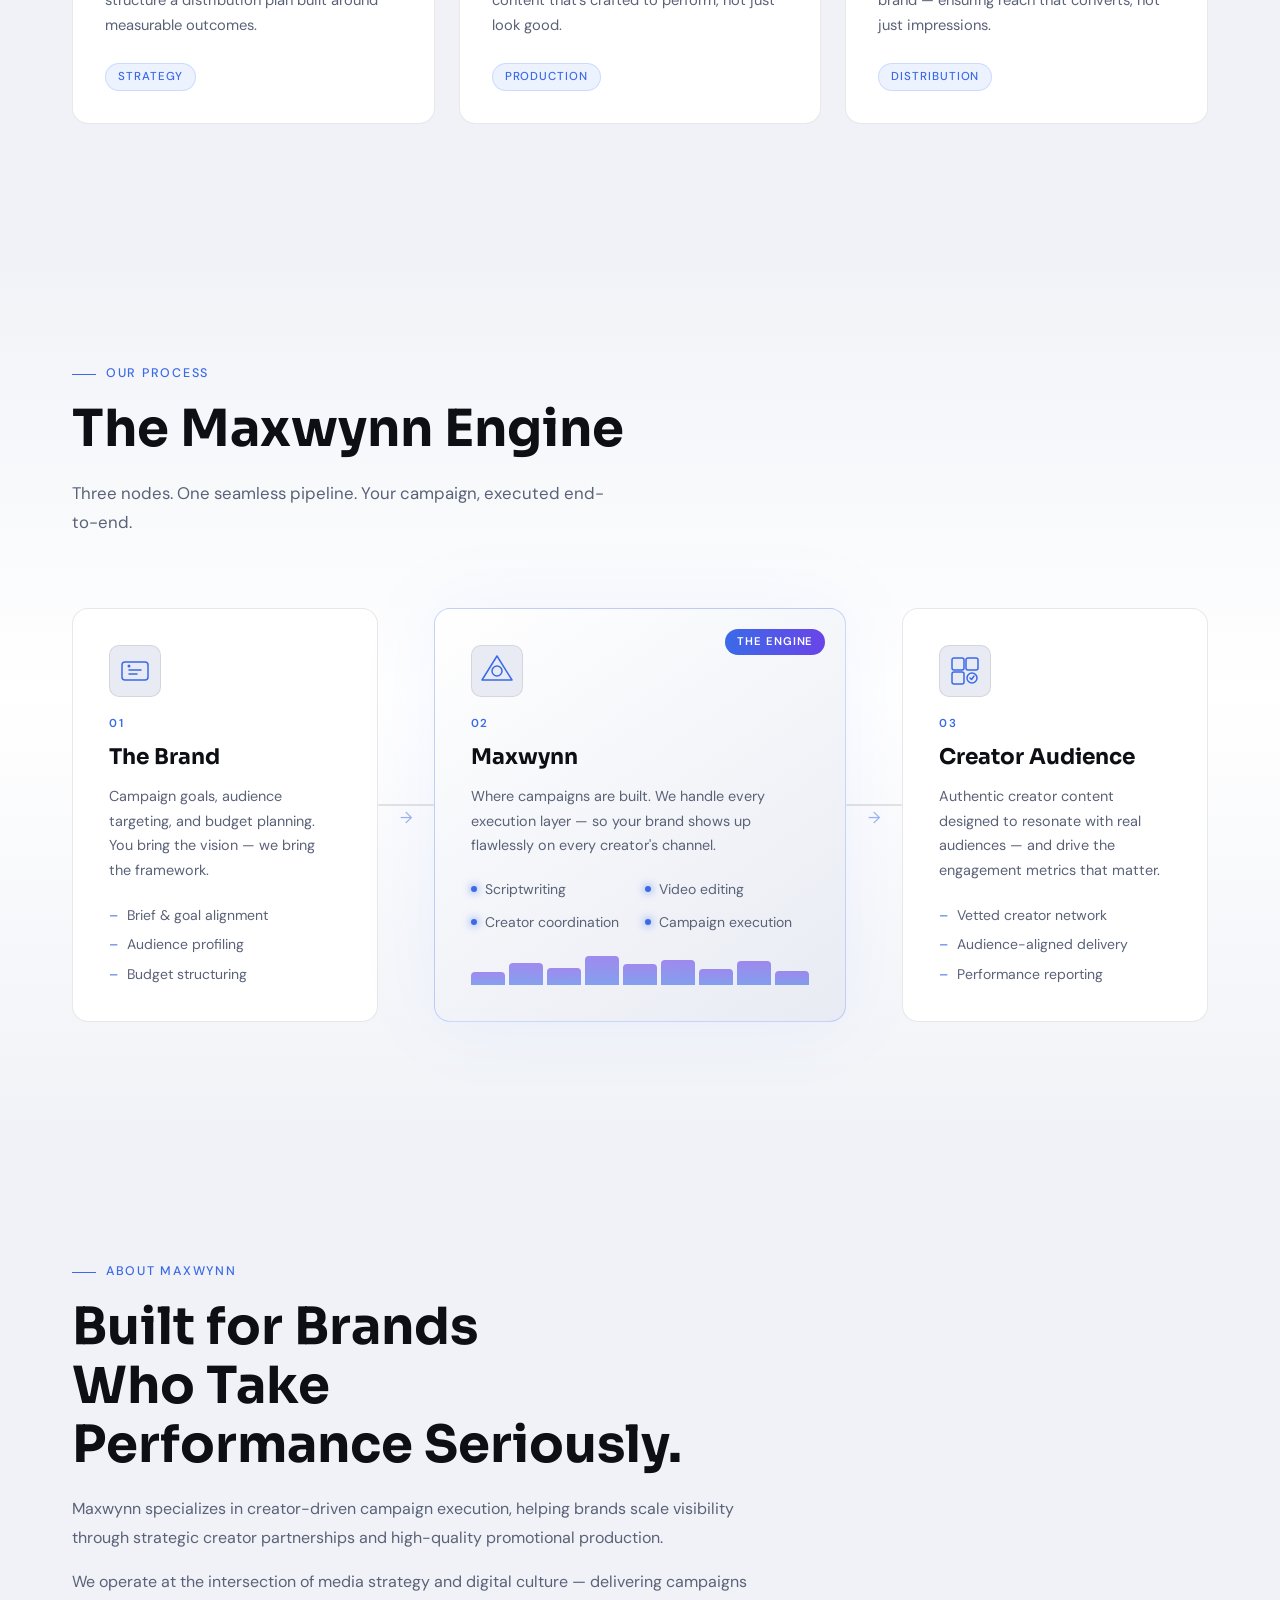
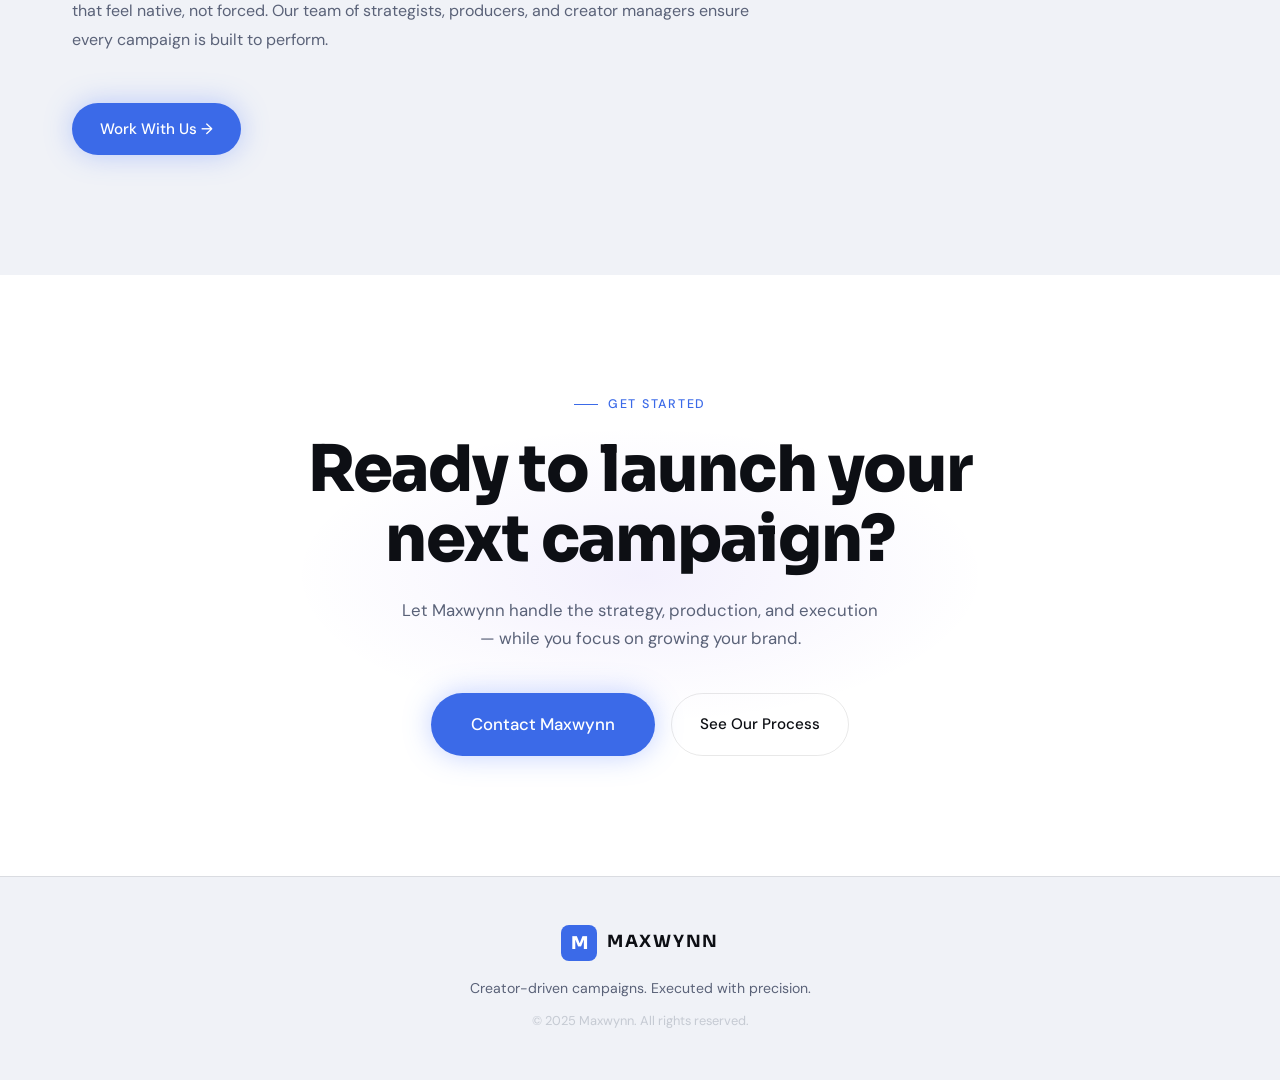
==== commit c4127789: "Update index.html" ====
--- a/index.html
+++ b/index.html
@@ -4,7 +4,7 @@
   <meta charset="UTF-8" />
   <meta name="viewport" content="width=device-width, initial-scale=1.0" />
   <title>Maxwynn — Creator-Driven Campaigns</title>
-  <link rel="icon" href="image/logo_maxwynn.ico" type="image/x-icon">
+  <link rel="icon" href="image/logo_maxwynn.png" type="image/png">
   <link rel="stylesheet" href="style.css" />
   <link rel="preconnect" href="https://fonts.googleapis.com" />
   <link rel="preconnect" href="https://fonts.gstatic.com" crossorigin />
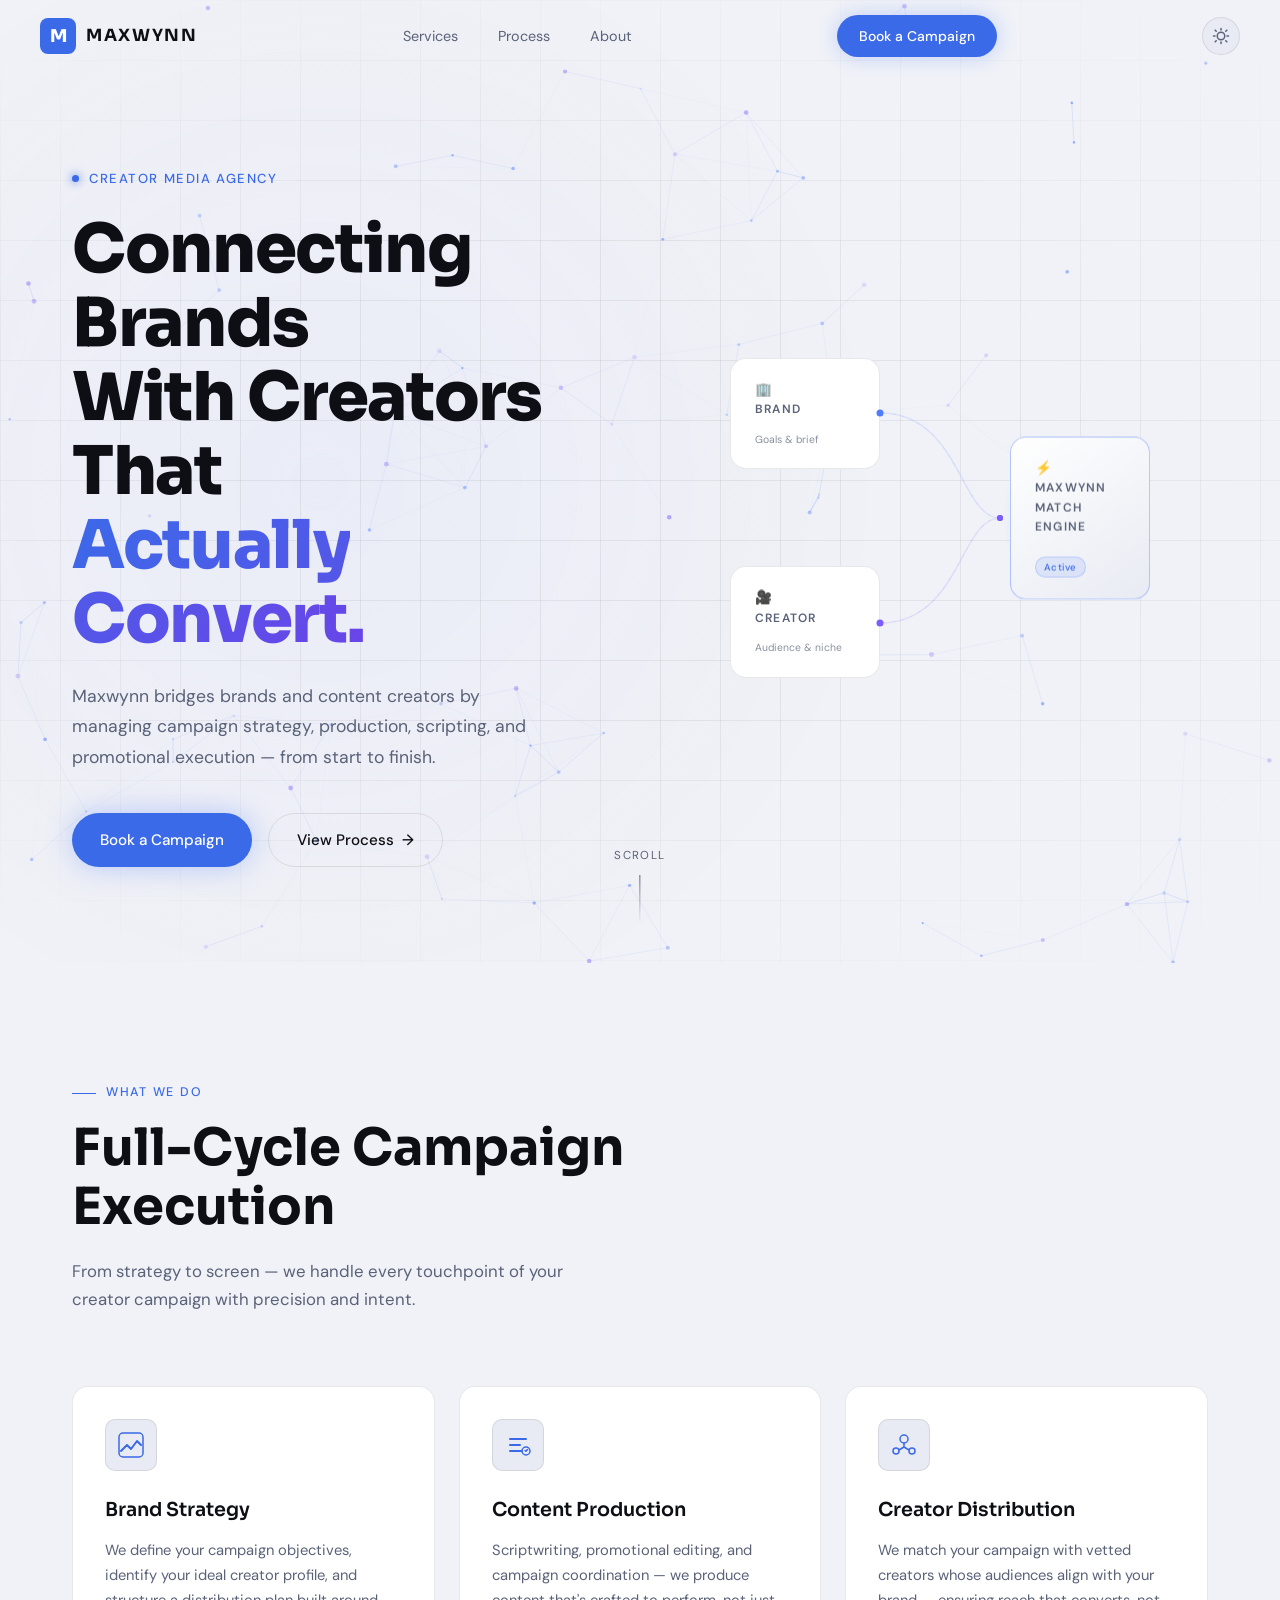
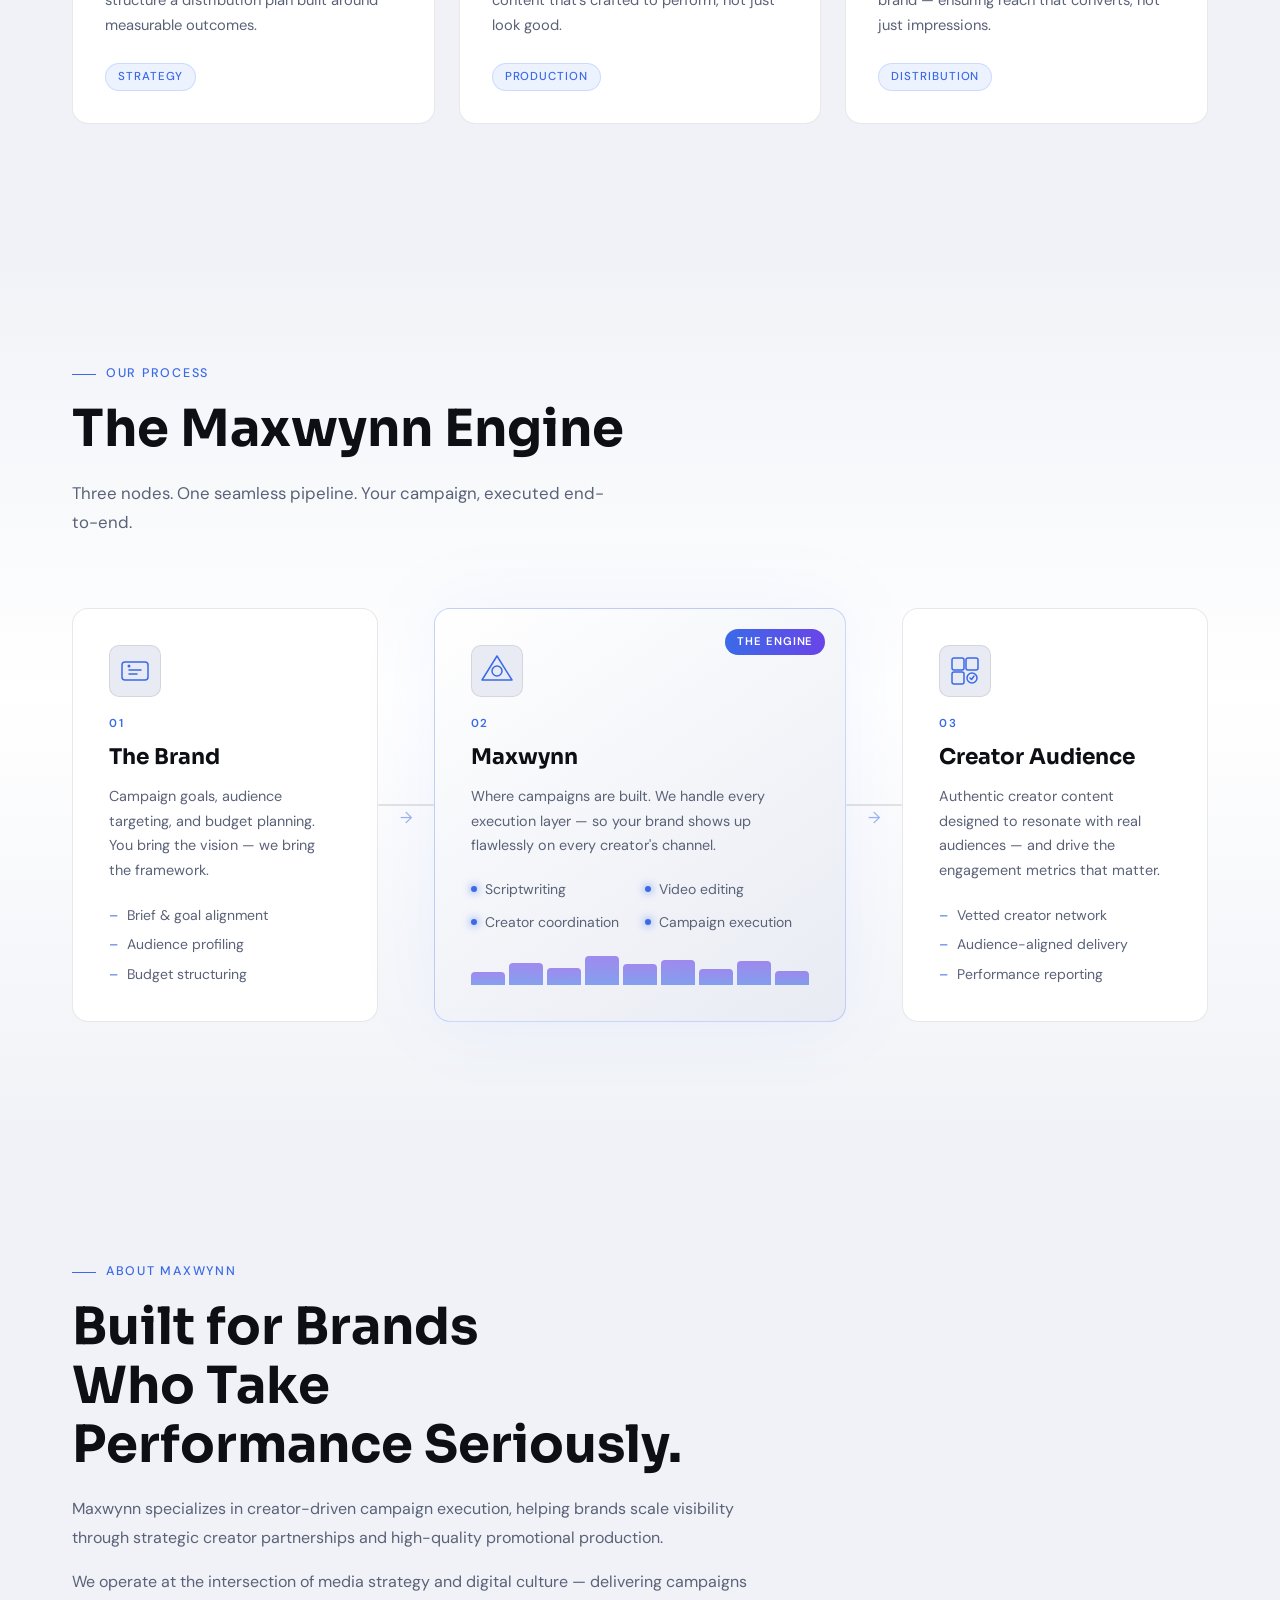
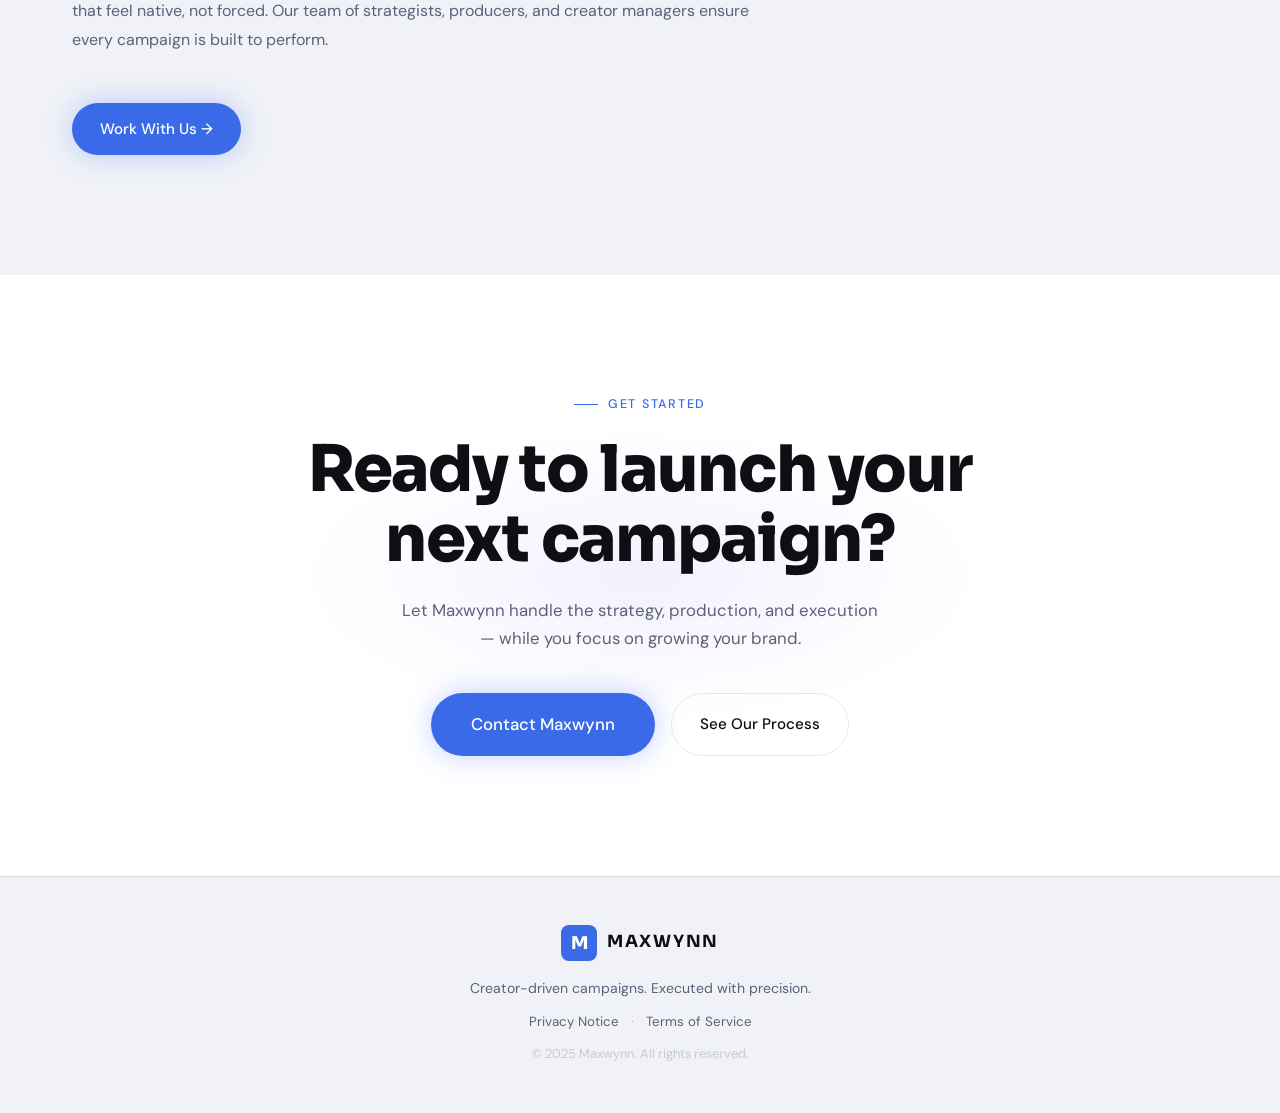
==== commit cc23528a: "Update index.html" ====
--- a/index.html
+++ b/index.html
@@ -307,11 +307,28 @@
           <span class="nav__logo-text">MAXWYNN</span>
         </div>
         <p class="footer__tagline">Creator-driven campaigns. Executed with precision.</p>
+        <div class="footer__legal-links">
+          <a href="privacy.html">Privacy Notice</a>
+          <span>·</span>
+          <a href="terms.html">Terms of Service</a>
+        </div>
         <p class="footer__copy">© 2025 Maxwynn. All rights reserved.</p>
       </div>
     </div>
   </footer>
 
+  <style>
+    .footer__legal-links {
+      display: flex;
+      align-items: center;
+      gap: 0.75rem;
+      font-size: 0.83rem;
+      color: var(--muted);
+    }
+    .footer__legal-links span { opacity: 0.4; }
+    .footer__legal-links a { color: var(--muted); transition: color 0.2s; }
+    .footer__legal-links a:hover { color: var(--text); }
+  </style>
   <script src="script.js"></script>
 </body>
 </html>
